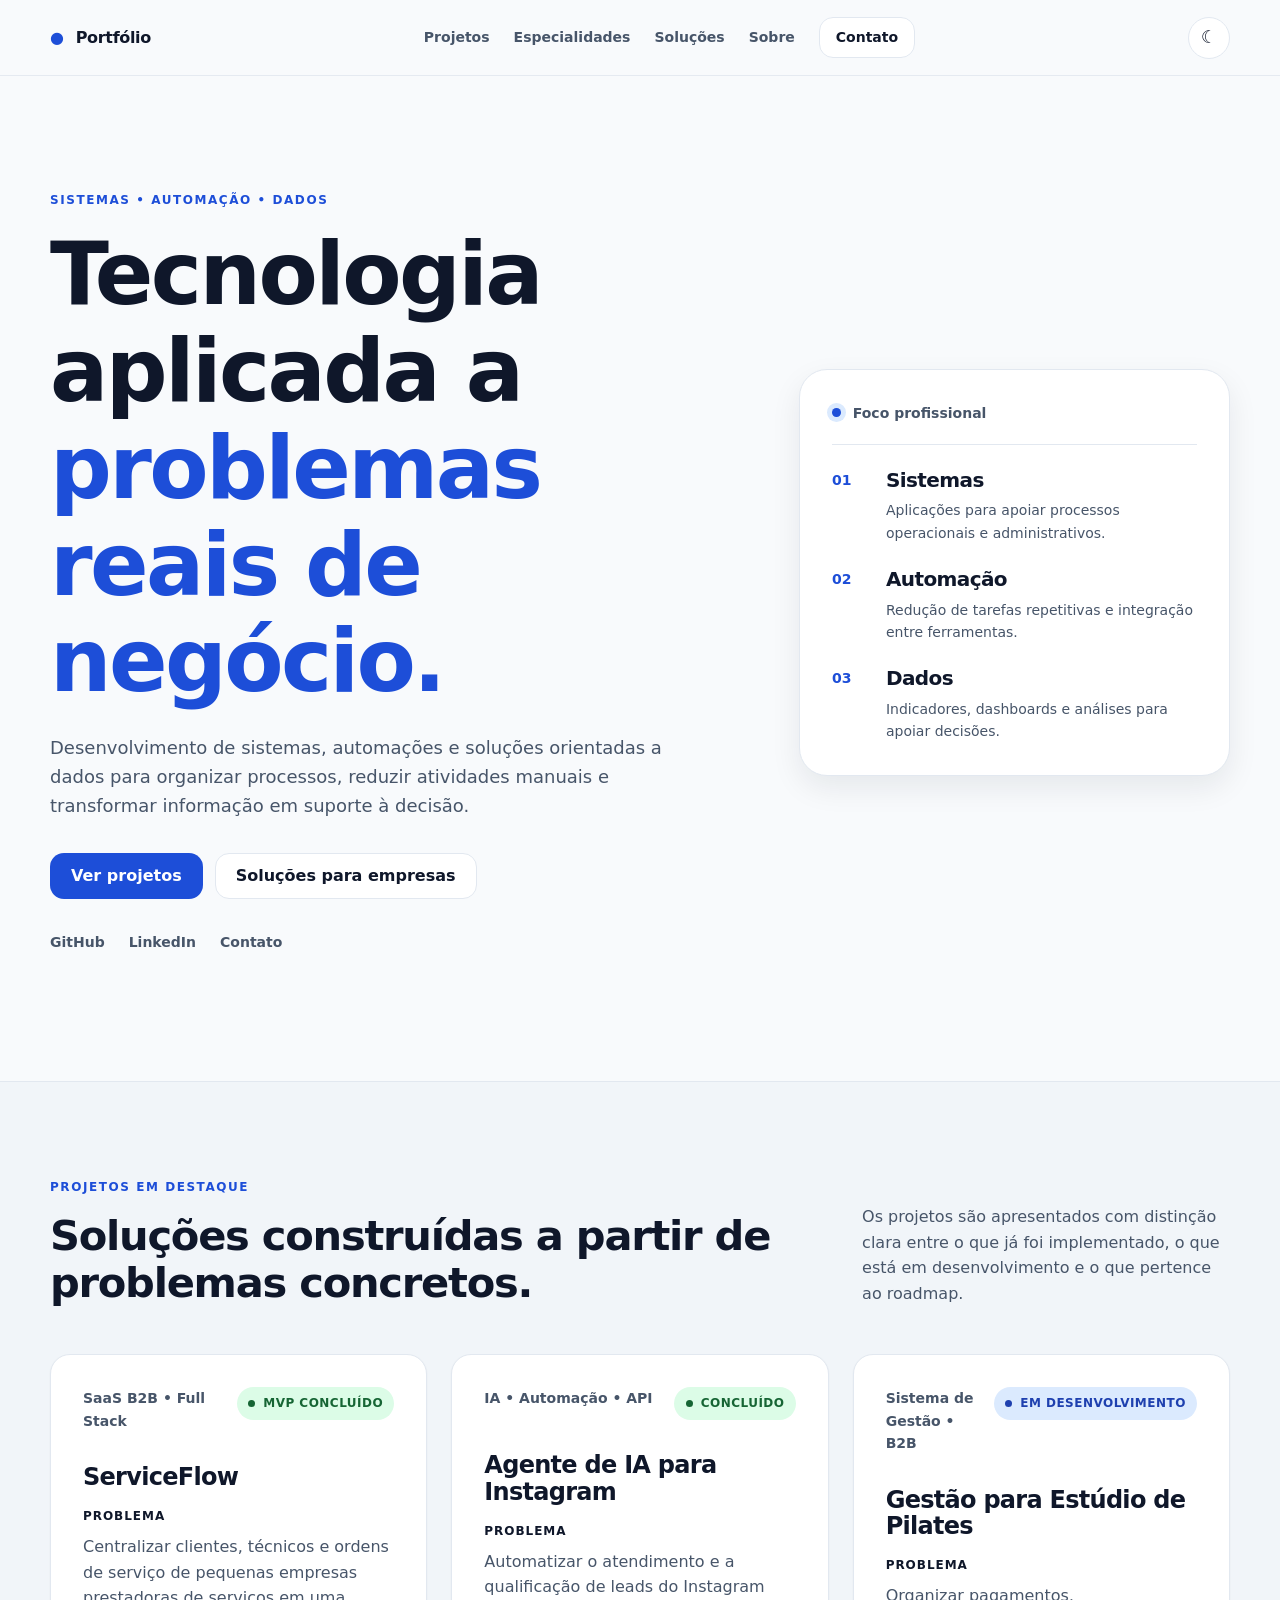
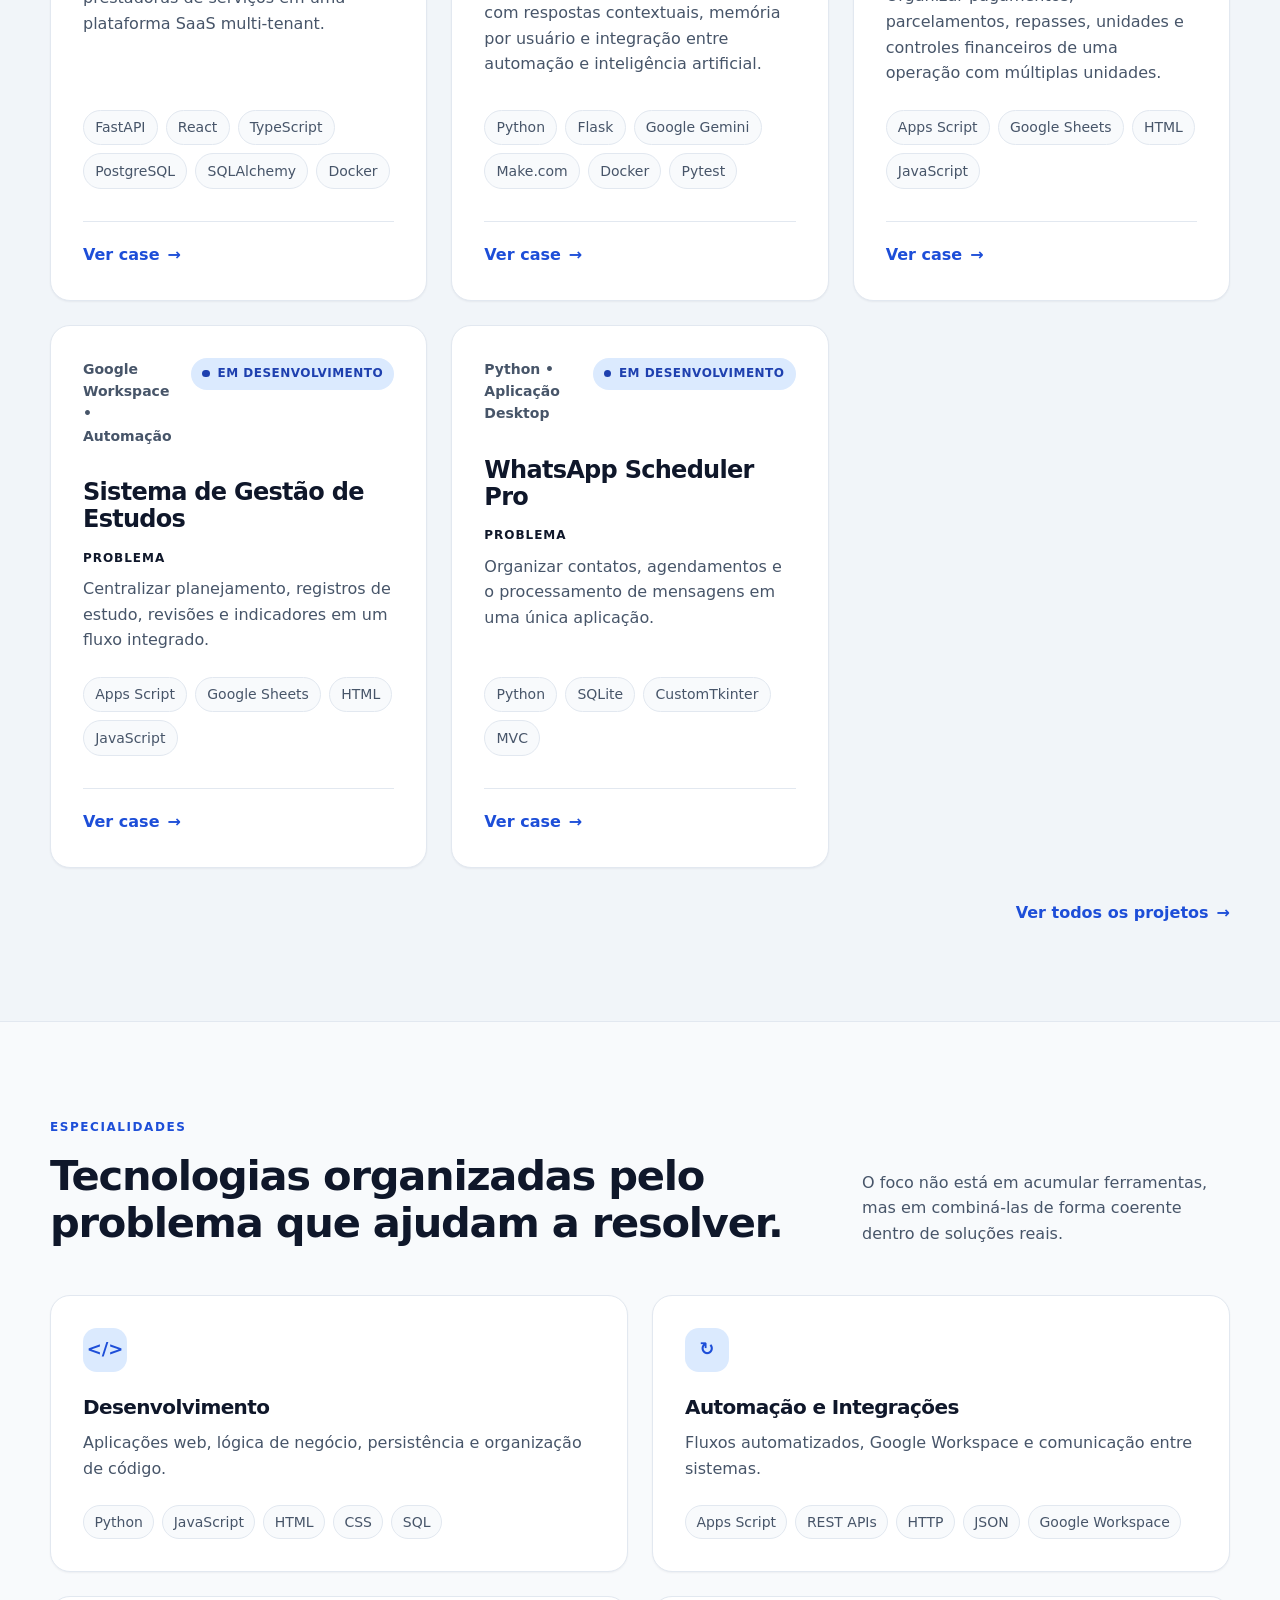
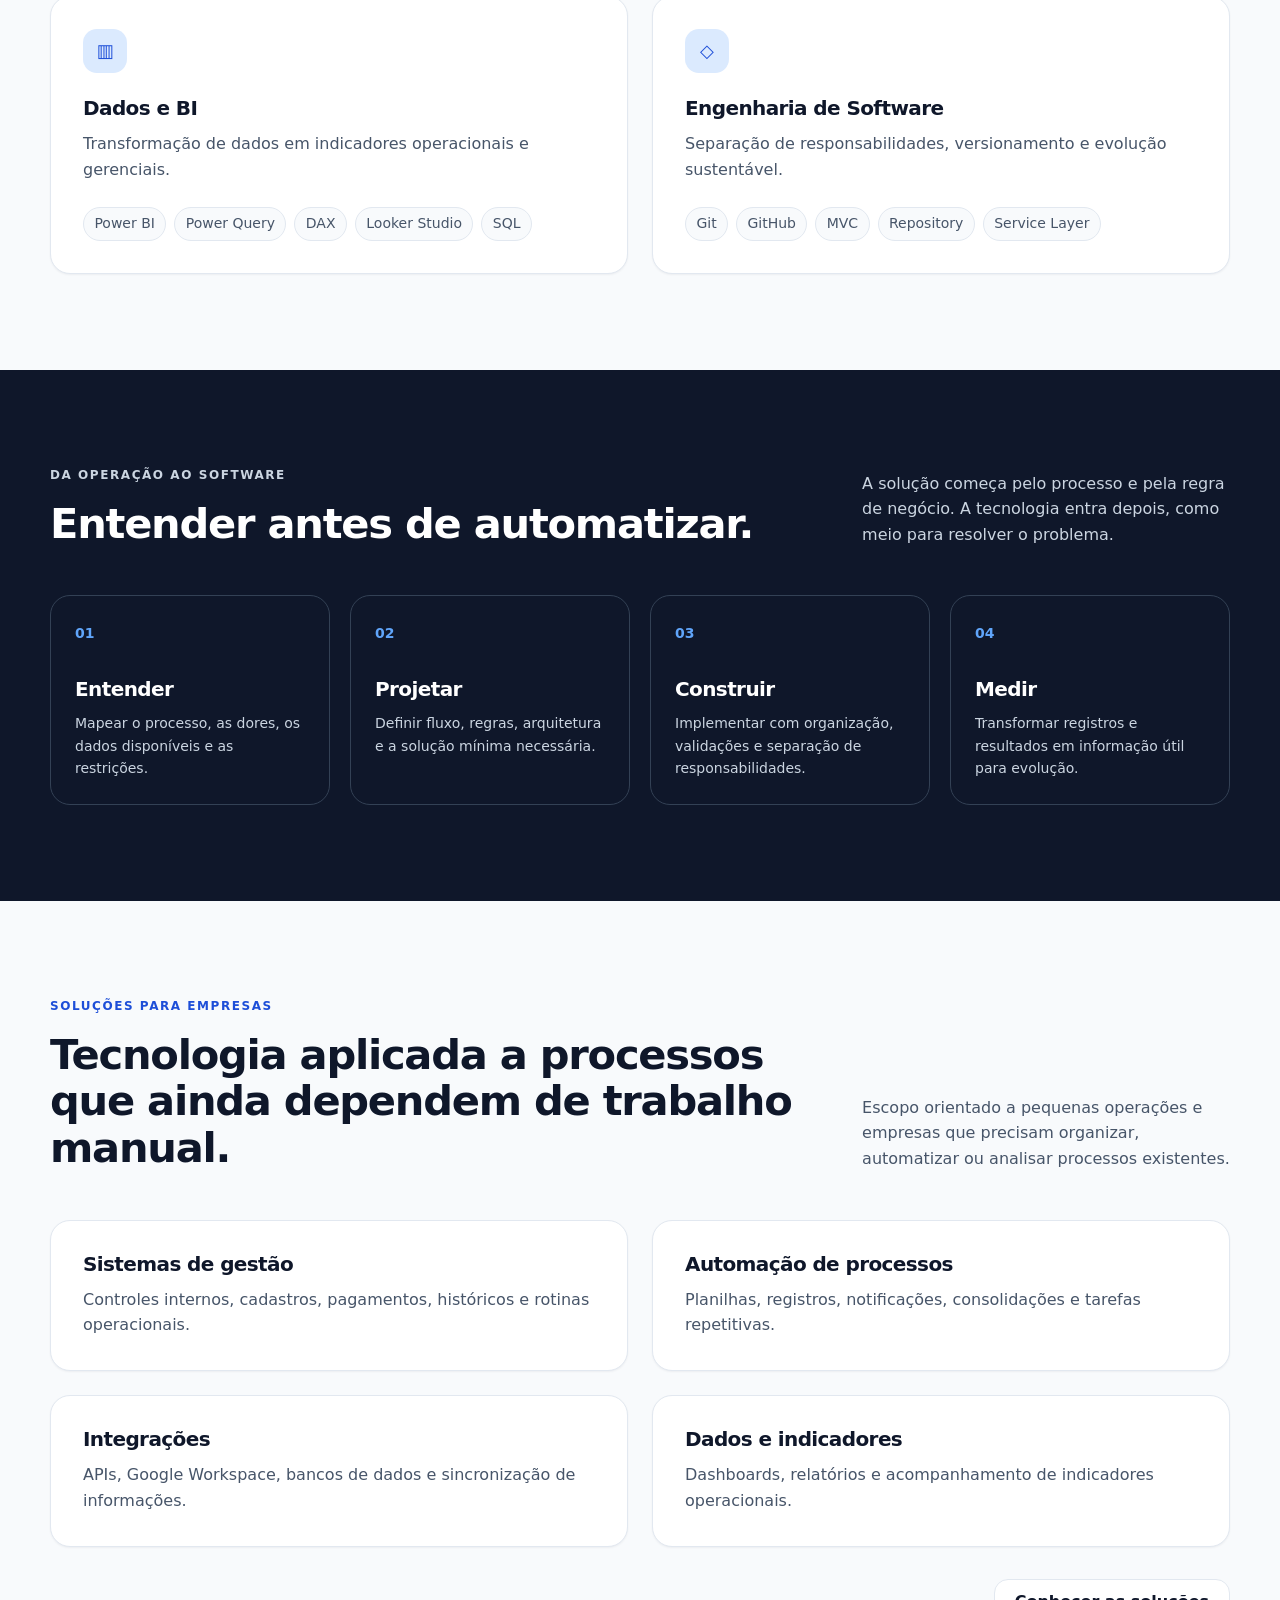
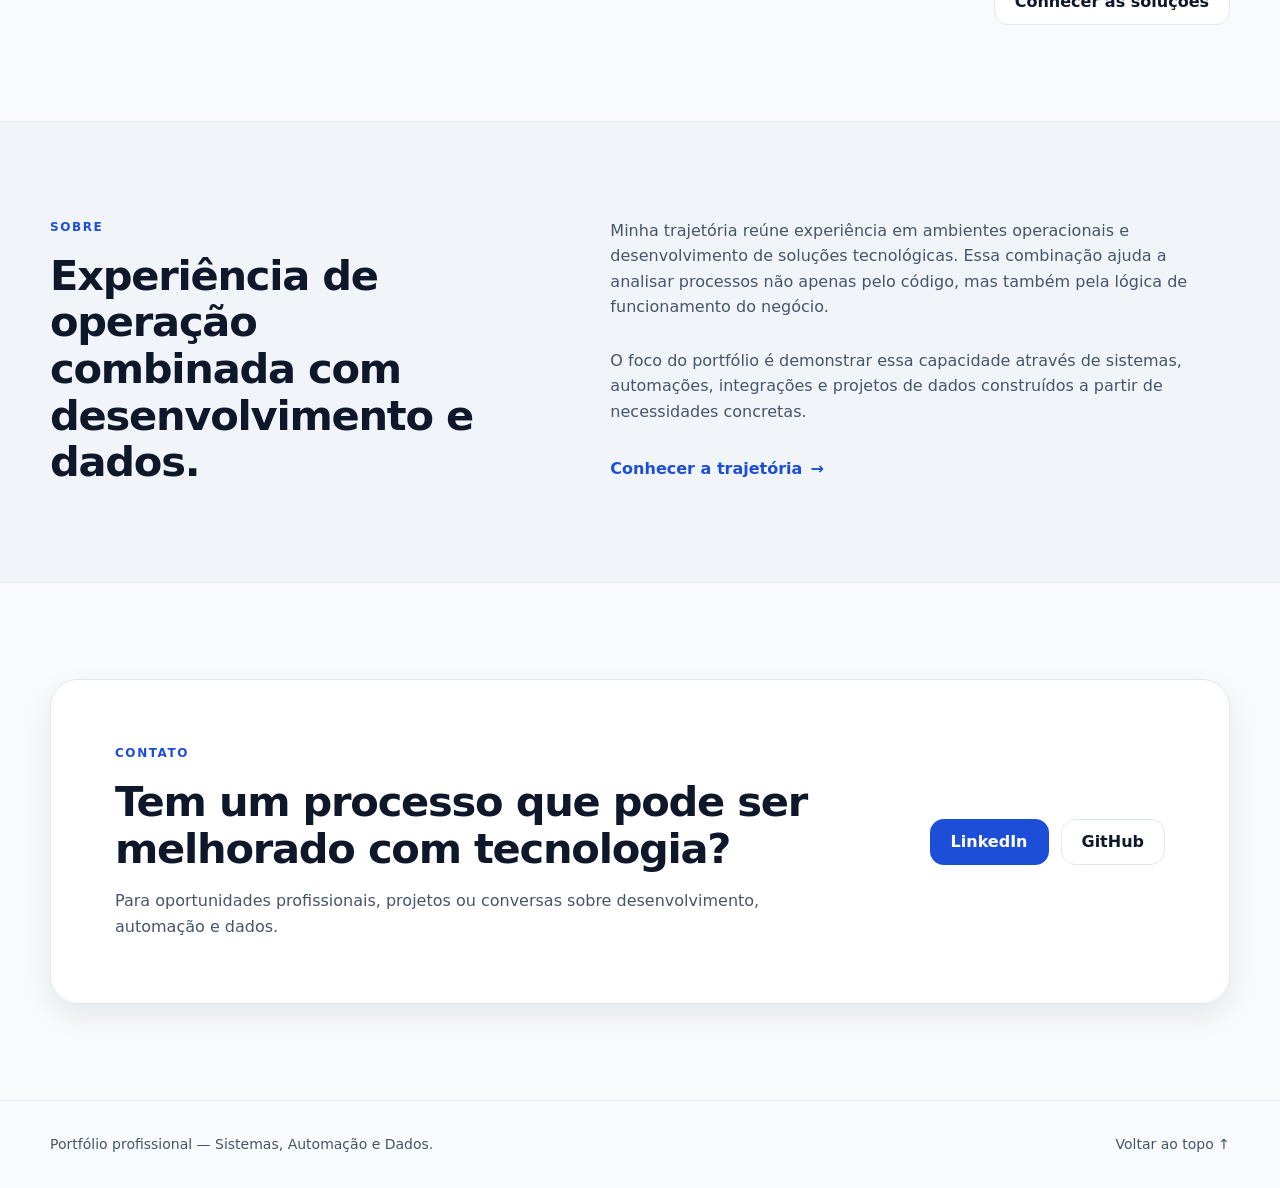
==== index.html @ 1cf6bbea "feat: estrutura inicial do portfolio e cases principais" ====
<!DOCTYPE html>
<html lang="pt-BR">
<head>
  <meta charset="UTF-8">
  <meta name="viewport" content="width=device-width, initial-scale=1.0">
  <meta name="description" content="Portfólio profissional focado em desenvolvimento de sistemas, automação e dados aplicados a problemas reais de negócio.">
  <meta name="theme-color" content="#0f172a">

  <title>Portfólio | Sistemas, Automação e Dados</title>

  <script>
  (() => {
    const savedTheme = localStorage.getItem("portfolio-theme");
    const prefersDark = window.matchMedia("(prefers-color-scheme: dark)").matches;

    const theme = savedTheme || (prefersDark ? "dark" : "light");

    document.documentElement.setAttribute("data-theme", theme);
  })();
  </script>


  <link rel="stylesheet" href="assets/css/variables.css">
  <link rel="stylesheet" href="assets/css/reset.css">
  <link rel="stylesheet" href="assets/css/base.css">
  <link rel="stylesheet" href="assets/css/components.css">
  <link rel="stylesheet" href="assets/css/layout.css">
  <link rel="stylesheet" href="assets/css/responsive.css">
</head>

<body id="topo">
  <a class="skip-link" href="#conteudo-principal">Ir para o conteúdo principal</a>

  <header
    class="site-header"
    id="site-header"
  ></header>

  <main id="conteudo-principal">
    <section class="hero section">
      <div class="container hero-grid">
        <div class="hero-content">
          <p class="eyebrow">Sistemas • Automação • Dados</p>

          <h1>
            Tecnologia aplicada a
            <span>problemas reais de negócio.</span>
          </h1>

          <p class="hero-description">
            Desenvolvimento de sistemas, automações e soluções orientadas a dados
            para organizar processos, reduzir atividades manuais e transformar
            informação em suporte à decisão.
          </p>

          <div class="hero-actions">
            <a 
              class="button button-primary" 
              href="projetos/index.html">Ver projetos
            </a>

            <a
              class="button button-secondary"
              href="solucoes/index.html"
            >
              Soluções para empresas
            </a>
          </div>

          <div class="hero-links" aria-label="Links profissionais">
            <a href="#" data-placeholder-link>GitHub</a>
            <a href="#" data-placeholder-link>LinkedIn</a>
            <a href="#contato">Contato</a>
          </div>
        </div>

        <aside class="hero-panel" aria-label="Resumo de atuação">
          <div class="hero-panel-header">
            <span class="status-dot" aria-hidden="true"></span>
            <span>Foco profissional</span>
          </div>

          <div class="focus-list">
            <article class="focus-item">
              <span class="focus-number">01</span>
              <div>
                <h2>Sistemas</h2>
                <p>Aplicações para apoiar processos operacionais e administrativos.</p>
              </div>
            </article>

            <article class="focus-item">
              <span class="focus-number">02</span>
              <div>
                <h2>Automação</h2>
                <p>Redução de tarefas repetitivas e integração entre ferramentas.</p>
              </div>
            </article>

            <article class="focus-item">
              <span class="focus-number">03</span>
              <div>
                <h2>Dados</h2>
                <p>Indicadores, dashboards e análises para apoiar decisões.</p>
              </div>
            </article>
          </div>
        </aside>
      </div>
    </section>

    <section class="section section-muted" id="projetos">
      <div class="container">
        <div class="section-heading">
          <div>
            <p class="eyebrow">Projetos em destaque</p>
            <h2>Soluções construídas a partir de problemas concretos.</h2>
          </div>

          <p>
            Os projetos são apresentados com distinção clara entre o que já foi
            implementado, o que está em desenvolvimento e o que pertence ao roadmap.
          </p>
        </div>

        <div class="projects-grid" id="projects-grid" aria-live="polite"></div>

        <div class="section-actions">
          <a class="text-link" href="projetos/index.html">
            Ver todos os projetos
            <span aria-hidden="true">→</span>
          </a>
        </div>
      </div>
    </section>

    <section class="section" id="especialidades">
      <div class="container">
        <div class="section-heading">
          <div>
            <p class="eyebrow">Especialidades</p>
            <h2>Tecnologias organizadas pelo problema que ajudam a resolver.</h2>
          </div>

          <p>
            O foco não está em acumular ferramentas, mas em combiná-las de forma
            coerente dentro de soluções reais.
          </p>
        </div>

        <div class="expertise-grid">
          <article class="expertise-card">
            <span class="expertise-icon" aria-hidden="true">&lt;/&gt;</span>
            <h3>Desenvolvimento</h3>
            <p>Aplicações web, lógica de negócio, persistência e organização de código.</p>
            <ul class="tag-list">
              <li>Python</li>
              <li>JavaScript</li>
              <li>HTML</li>
              <li>CSS</li>
              <li>SQL</li>
            </ul>
          </article>

          <article class="expertise-card">
            <span class="expertise-icon" aria-hidden="true">↻</span>
            <h3>Automação e Integrações</h3>
            <p>Fluxos automatizados, Google Workspace e comunicação entre sistemas.</p>
            <ul class="tag-list">
              <li>Apps Script</li>
              <li>REST APIs</li>
              <li>HTTP</li>
              <li>JSON</li>
              <li>Google Workspace</li>
            </ul>
          </article>

          <article class="expertise-card">
            <span class="expertise-icon" aria-hidden="true">▥</span>
            <h3>Dados e BI</h3>
            <p>Transformação de dados em indicadores operacionais e gerenciais.</p>
            <ul class="tag-list">
              <li>Power BI</li>
              <li>Power Query</li>
              <li>DAX</li>
              <li>Looker Studio</li>
              <li>SQL</li>
            </ul>
          </article>

          <article class="expertise-card">
            <span class="expertise-icon" aria-hidden="true">◇</span>
            <h3>Engenharia de Software</h3>
            <p>Separação de responsabilidades, versionamento e evolução sustentável.</p>
            <ul class="tag-list">
              <li>Git</li>
              <li>GitHub</li>
              <li>MVC</li>
              <li>Repository</li>
              <li>Service Layer</li>
            </ul>
          </article>
        </div>
      </div>
    </section>

    <section class="section section-dark" id="processo">
      <div class="container">
        <div class="section-heading section-heading-light">
          <div>
            <p class="eyebrow">Da operação ao software</p>
            <h2>Entender antes de automatizar.</h2>
          </div>

          <p>
            A solução começa pelo processo e pela regra de negócio. A tecnologia
            entra depois, como meio para resolver o problema.
          </p>
        </div>

        <ol class="process-grid">
          <li>
            <span>01</span>
            <h3>Entender</h3>
            <p>Mapear o processo, as dores, os dados disponíveis e as restrições.</p>
          </li>
          <li>
            <span>02</span>
            <h3>Projetar</h3>
            <p>Definir fluxo, regras, arquitetura e a solução mínima necessária.</p>
          </li>
          <li>
            <span>03</span>
            <h3>Construir</h3>
            <p>Implementar com organização, validações e separação de responsabilidades.</p>
          </li>
          <li>
            <span>04</span>
            <h3>Medir</h3>
            <p>Transformar registros e resultados em informação útil para evolução.</p>
          </li>
        </ol>
      </div>
    </section>

    <section class="section" id="solucoes">
      <div class="container">
        <div class="section-heading">
          <div>
            <p class="eyebrow">Soluções para empresas</p>
            <h2>Tecnologia aplicada a processos que ainda dependem de trabalho manual.</h2>
          </div>

          <p>
            Escopo orientado a pequenas operações e empresas que precisam organizar,
            automatizar ou analisar processos existentes.
          </p>
        </div>

        <div class="solutions-grid">
          <article class="solution-card">
            <h3>Sistemas de gestão</h3>
            <p>Controles internos, cadastros, pagamentos, históricos e rotinas operacionais.</p>
          </article>

          <article class="solution-card">
            <h3>Automação de processos</h3>
            <p>Planilhas, registros, notificações, consolidações e tarefas repetitivas.</p>
          </article>

          <article class="solution-card">
            <h3>Integrações</h3>
            <p>APIs, Google Workspace, bancos de dados e sincronização de informações.</p>
          </article>

          <article class="solution-card">
            <h3>Dados e indicadores</h3>
            <p>Dashboards, relatórios e acompanhamento de indicadores operacionais.</p>
          </article>
        </div>

        <div class="section-actions">
          <a class="button button-secondary" href="solucoes/index.html">
            Conhecer as soluções
          </a>
        </div>
      </div>
    </section>

    <section class="section section-muted" id="sobre">
      <div class="container about-grid">
        <div>
          <p class="eyebrow">Sobre</p>
          <h2>Experiência de operação combinada com desenvolvimento e dados.</h2>
        </div>

        <div class="about-content">
          <p>
            Minha trajetória reúne experiência em ambientes operacionais e desenvolvimento
            de soluções tecnológicas. Essa combinação ajuda a analisar processos não apenas
            pelo código, mas também pela lógica de funcionamento do negócio.
          </p>

          <p>
            O foco do portfólio é demonstrar essa capacidade através de sistemas,
            automações, integrações e projetos de dados construídos a partir de necessidades
            concretas.
          </p>

          <a class="text-link" href="sobre/index.html">
            Conhecer a trajetória
            <span aria-hidden="true">→</span>
          </a>
        </div>
      </div>
    </section>

    <section class="section contact-section" id="contato">
      <div class="container contact-card">
        <div>
          <p class="eyebrow">Contato</p>
          <h2>Tem um processo que pode ser melhorado com tecnologia?</h2>
          <p>
            Para oportunidades profissionais, projetos ou conversas sobre desenvolvimento,
            automação e dados.
          </p>
        </div>

        <div class="contact-actions">
          <a class="button button-primary" href="#" data-placeholder-link>LinkedIn</a>
          <a class="button button-secondary" href="#" data-placeholder-link>GitHub</a>
        </div>
      </div>
    </section>
  </main>

  <footer class="site-footer">
    <div class="container footer-inner">
      <p>Portfólio profissional — Sistemas, Automação e Dados.</p>
      <a href="#topo">Voltar ao topo ↑</a>
    </div>
  </footer>

  <script src="assets/js/header.js"></script>
  <script src="assets/js/project-data.js"></script>
  <script src="assets/js/projects.js"></script>
  <script src="assets/js/navigation.js"></script>
  <script src="assets/js/main.js"></script>
</body>
</html>
---- assets/css/variables.css ----
:root {
  --color-background: #f8fafc;
  --color-surface: #ffffff;
  --color-surface-muted: #f1f5f9;
  --color-surface-dark: #0f172a;

  --color-primary: #1d4ed8;
  --color-primary-hover: #1e40af;
  --color-primary-soft: #dbeafe;

  --color-text: #0f172a;
  --color-text-muted: #475569;
  --color-text-light: #cbd5e1;

  --color-border: #e2e8f0;
  --color-border-dark: #334155;

  --color-success: #166534;
  --color-success-soft: #dcfce7;
  --color-progress: #1e40af;
  --color-progress-soft: #dbeafe;
  --color-roadmap: #475569;
  --color-roadmap-soft: #e2e8f0;

  --font-sans: Inter, ui-sans-serif, system-ui, -apple-system, BlinkMacSystemFont, "Segoe UI", sans-serif;

  --text-xs: 0.75rem;
  --text-sm: 0.875rem;
  --text-base: 1rem;
  --text-lg: 1.125rem;
  --text-xl: 1.25rem;
  --text-2xl: 1.5rem;
  --text-3xl: clamp(1.8rem, 4vw, 2.6rem);
  --text-hero: clamp(2.6rem, 7vw, 5.4rem);

  --space-1: 0.25rem;
  --space-2: 0.5rem;
  --space-3: 0.75rem;
  --space-4: 1rem;
  --space-5: 1.25rem;
  --space-6: 1.5rem;
  --space-8: 2rem;
  --space-10: 2.5rem;
  --space-12: 3rem;
  --space-16: 4rem;
  --space-20: 5rem;
  --space-24: 6rem;

  --radius-sm: 0.5rem;
  --radius-md: 0.875rem;
  --radius-lg: 1.25rem;
  --radius-xl: 1.75rem;

  --shadow-sm: 0 1px 2px rgba(15, 23, 42, 0.05);
  --shadow-md: 0 12px 30px rgba(15, 23, 42, 0.08);

  --container: 1180px;
  --header-height: 76px;

  --transition: 180ms ease;
}

[data-theme="dark"] {
  color-scheme: dark;

  --color-background: #0b1120;
  --color-surface: #111827;
  --color-surface-muted: #0f172a;

  --color-primary: #60a5fa;
  --color-primary-hover: #93c5fd;
  --color-primary-soft: rgba(59, 130, 246, 0.14);

  --color-text: #f8fafc;
  --color-text-muted: #94a3b8;
  --color-text-light: #cbd5e1;

  --color-border: #263244;
  --color-border-dark: #334155;

  --color-success: #86efac;
  --color-success-soft: rgba(34, 197, 94, 0.12);

  --color-progress: #93c5fd;
  --color-progress-soft: rgba(59, 130, 246, 0.14);

  --color-roadmap: #cbd5e1;
  --color-roadmap-soft: rgba(148, 163, 184, 0.12);

  --shadow-sm: 0 1px 2px rgba(0, 0, 0, 0.15);
  --shadow-md: 0 18px 40px rgba(0, 0, 0, 0.22);
}
---- assets/css/base.css ----
body {
  min-width: 320px;
  background: var(--color-background);
  color: var(--color-text);
  font-family: var(--font-sans);
  font-size: var(--text-base);
  line-height: 1.6;
  -webkit-font-smoothing: antialiased;
}

body.menu-open {
  overflow: hidden;
}

h1,
h2,
h3 {
  line-height: 1.12;
  letter-spacing: -0.03em;
}

h1 {
  font-size: var(--text-hero);
}

h2 {
  font-size: var(--text-3xl);
}

h3 {
  font-size: var(--text-xl);
}

p {
  color: var(--color-text-muted);
}

a,
button {
  transition:
    color var(--transition),
    background-color var(--transition),
    border-color var(--transition),
    transform var(--transition);
}

a:focus-visible,
button:focus-visible {
  outline: 3px solid rgba(29, 78, 216, 0.35);
  outline-offset: 4px;
}

::selection {
  background: var(--color-primary-soft);
  color: var(--color-text);
}

.skip-link {
  position: fixed;
  top: var(--space-4);
  left: var(--space-4);
  z-index: 999;
  transform: translateY(-200%);
  padding: var(--space-3) var(--space-4);
  border-radius: var(--radius-sm);
  background: var(--color-surface-dark);
  color: white;
}

.skip-link:focus {
  transform: translateY(0);
}
---- assets/css/components.css ----
.button {
  display: inline-flex;
  min-height: 46px;
  align-items: center;
  justify-content: center;
  gap: var(--space-2);
  padding: 0 var(--space-5);
  border: 1px solid transparent;
  border-radius: var(--radius-md);
  font-weight: 700;
}

.button:hover {
  transform: translateY(-1px);
}

.button-primary {
  background: var(--color-primary);
  color: white;
}

.button-primary:hover {
  background: var(--color-primary-hover);
}

.button-secondary {
  border-color: var(--color-border);
  background: var(--color-surface);
  color: var(--color-text);
}

.button-secondary:hover {
  border-color: var(--color-primary);
  background: var(--color-surface-muted);
}

.text-link {
  display: inline-flex;
  align-items: center;
  gap: var(--space-2);
  color: var(--color-primary);
  font-weight: 750;
}

.text-link:hover {
  gap: var(--space-3);
}

.eyebrow {
  margin-bottom: var(--space-4);
  color: var(--color-primary);
  font-size: var(--text-xs);
  font-weight: 850;
  letter-spacing: 0.13em;
  text-transform: uppercase;
}

.project-card,
.expertise-card,
.solution-card {
  border: 1px solid var(--color-border);
  background: var(--color-surface);
  box-shadow: var(--shadow-sm);
}

.project-card {
  display: flex;
  min-height: 420px;
  flex-direction: column;
  padding: var(--space-8);
  border-radius: var(--radius-lg);
}

.project-card:hover {
  border-color: var(--color-primary);
  box-shadow: var(--shadow-md);
  transform: translateY(-3px);
}

.project-card-top {
  display: flex;
  align-items: flex-start;
  justify-content: space-between;
  gap: var(--space-4);
  margin-bottom: var(--space-8);
}

.project-category {
  color: var(--color-text-muted);
  font-size: var(--text-sm);
  font-weight: 700;
}

.project-card h3 {
  margin-bottom: var(--space-4);
  font-size: var(--text-2xl);
}

.project-problem {
  margin-bottom: var(--space-6);
}

.project-label {
  display: block;
  margin-bottom: var(--space-2);
  color: var(--color-text);
  font-size: var(--text-xs);
  font-weight: 850;
  letter-spacing: 0.08em;
  text-transform: uppercase;
}

.project-stack {
  display: flex;
  flex-wrap: wrap;
  gap: var(--space-2);
  margin: auto 0 var(--space-8);
  list-style: none;
}

.project-stack li,
.tag-list li {
  border: 1px solid var(--color-border);
  border-radius: 999px;
  background: var(--color-background);
  color: var(--color-text-muted);
  font-size: var(--text-sm);
}

.project-stack li {
  padding: 0.35rem 0.7rem;
}

.project-footer {
  display: flex;
  align-items: center;
  justify-content: space-between;
  gap: var(--space-4);
  border-top: 1px solid var(--color-border);
  padding-top: var(--space-5);
}

.status-badge {
  display: inline-flex;
  align-items: center;
  gap: var(--space-2);
  padding: 0.42rem 0.7rem;
  border-radius: 999px;
  font-size: var(--text-xs);
  font-weight: 850;
  letter-spacing: 0.04em;
  text-transform: uppercase;
  white-space: nowrap;
}

.status-badge::before {
  width: 0.45rem;
  height: 0.45rem;
  border-radius: 50%;
  content: "";
}

.status-concluido {
  background: var(--color-success-soft);
  color: var(--color-success);
}

.status-concluido::before {
  background: var(--color-success);
}

.status-desenvolvimento {
  background: var(--color-progress-soft);
  color: var(--color-progress);
}

.status-desenvolvimento::before {
  background: var(--color-progress);
}

.status-roadmap {
  background: var(--color-roadmap-soft);
  color: var(--color-roadmap);
}

.status-roadmap::before {
  background: var(--color-roadmap);
}

.expertise-card {
  padding: var(--space-8);
  border-radius: var(--radius-lg);
}

.expertise-icon {
  display: grid;
  width: 44px;
  height: 44px;
  margin-bottom: var(--space-6);
  place-items: center;
  border-radius: var(--radius-md);
  background: var(--color-primary-soft);
  color: var(--color-primary);
  font-size: var(--text-lg);
  font-weight: 900;
}

.expertise-card h3 {
  margin-bottom: var(--space-3);
}

.expertise-card p {
  margin-bottom: var(--space-6);
}

.tag-list {
  display: flex;
  flex-wrap: wrap;
  gap: var(--space-2);
  list-style: none;
}

.tag-list li {
  padding: 0.3rem 0.65rem;
}

.solution-card {
  padding: var(--space-8);
  border-radius: var(--radius-lg);
}

.solution-card h3 {
  margin-bottom: var(--space-3);
}
---- assets/css/layout.css ----
.container {
  width: min(calc(100% - 2rem), var(--container));
  margin-inline: auto;
}

.section {
  padding: var(--space-24) 0;
}

.section-muted {
  border-top: 1px solid var(--color-border);
  border-bottom: 1px solid var(--color-border);
  background: var(--color-surface-muted);
}

.section-dark {
  background: var(--color-surface-dark);
}

.section-heading {
  display: grid;
  grid-template-columns: minmax(0, 1.35fr) minmax(280px, 0.65fr);
  gap: var(--space-12);
  align-items: end;
  margin-bottom: var(--space-12);
}

.section-heading > p {
  max-width: 42rem;
}

.section-heading-light h2 {
  color: white;
}

.section-heading-light p {
  color: var(--color-text-light);
}

.section-actions {
  display: flex;
  justify-content: flex-end;
  margin-top: var(--space-8);
}

.site-header {
  position: sticky;
  top: 0;
  z-index: 100;
  height: var(--header-height);
  border-bottom: 1px solid rgba(226, 232, 240, 0.85);
  background: color-mix(
  in srgb,
  var(--color-background) 92%,
  transparent
  );
  backdrop-filter: blur(14px);
}

.header-inner {
  display: flex;
  height: 100%;
  align-items: center;
  justify-content: space-between;
  gap: var(--space-8);
}

.brand {
  display: inline-flex;
  align-items: center;
  gap: var(--space-3);
  font-weight: 850;
  letter-spacing: -0.02em;
}

.brand-mark {
  color: var(--color-primary);
}

.main-nav {
  display: flex;
  align-items: center;
  gap: var(--space-6);
}

.main-nav a {
  color: var(--color-text-muted);
  font-size: var(--text-sm);
  font-weight: 700;
}

.main-nav a:hover {
  color: var(--color-text);
}

.main-nav .nav-cta {
  padding: var(--space-2) var(--space-4);
  border: 1px solid var(--color-border);
  border-radius: var(--radius-md);
  background: var(--color-surface);
  color: var(--color-text);
}

.main-nav a.is-active {
  color: var(--color-primary);
}
.main-nav a.is-active:not(.nav-cta) {
  position: relative;
}


.main-nav a.is-active:not(.nav-cta)::after {
  position: absolute;

  right: 0;
  bottom: -0.45rem;
  left: 0;

  height: 2px;

  border-radius: 999px;

  background: var(--color-primary);

  content: "";
}

.menu-toggle {
  display: none;
  width: 44px;
  height: 44px;
  cursor: pointer;
  background: transparent;
}

.menu-toggle span {
  display: block;
  width: 22px;
  height: 2px;
  margin: 5px auto;
  background: var(--color-text);
}

.hero {
  padding-top: clamp(4rem, 9vw, 8rem);
  padding-bottom: clamp(5rem, 10vw, 9rem);
  overflow: hidden;
}

.hero-grid {
  display: grid;
  grid-template-columns: minmax(0, 1.2fr) minmax(340px, 0.8fr);
  gap: clamp(3rem, 8vw, 7rem);
  align-items: center;
}

.hero-content {
  max-width: 760px;
}

.hero h1 span {
  display: block;
  color: var(--color-primary);
}

.hero-description {
  max-width: 660px;
  margin-top: var(--space-6);
  font-size: var(--text-lg);
}

.hero-actions {
  display: flex;
  flex-wrap: wrap;
  gap: var(--space-3);
  margin-top: var(--space-8);
}

.hero-links {
  display: flex;
  flex-wrap: wrap;
  gap: var(--space-6);
  margin-top: var(--space-8);
}

.hero-links a {
  color: var(--color-text-muted);
  font-size: var(--text-sm);
  font-weight: 700;
}

.hero-links a:hover {
  color: var(--color-primary);
}

.hero-panel {
  padding: var(--space-8);
  border: 1px solid var(--color-border);
  border-radius: var(--radius-xl);
  background: var(--color-surface);
  box-shadow: var(--shadow-md);
}

.hero-panel-header {
  display: flex;
  align-items: center;
  gap: var(--space-3);
  padding-bottom: var(--space-5);
  border-bottom: 1px solid var(--color-border);
  color: var(--color-text-muted);
  font-size: var(--text-sm);
  font-weight: 750;
}

.status-dot {
  width: 0.55rem;
  height: 0.55rem;
  border-radius: 50%;
  background: var(--color-primary);
  box-shadow: 0 0 0 5px var(--color-primary-soft);
}

.focus-list {
  display: grid;
  gap: var(--space-6);
  margin-top: var(--space-6);
}

.focus-item {
  display: grid;
  grid-template-columns: 38px 1fr;
  gap: var(--space-4);
}

.focus-number {
  color: var(--color-primary);
  font-size: var(--text-sm);
  font-weight: 850;
}

.focus-item h2 {
  margin-bottom: var(--space-2);
  font-size: var(--text-xl);
}

.focus-item p {
  font-size: var(--text-sm);
}

.projects-grid {
  display: grid;
  grid-template-columns: repeat(3, minmax(0, 1fr));
  gap: var(--space-6);
}

.expertise-grid,
.solutions-grid {
  display: grid;
  grid-template-columns: repeat(2, minmax(0, 1fr));
  gap: var(--space-6);
}

.process-grid {
  display: grid;
  grid-template-columns: repeat(4, minmax(0, 1fr));
  gap: var(--space-5);
  list-style: none;
}

.process-grid li {
  padding: var(--space-6);
  border: 1px solid var(--color-border-dark);
  border-radius: var(--radius-lg);
}

.process-grid li > span {
  color: #60a5fa;
  font-size: var(--text-sm);
  font-weight: 850;
}

.process-grid h3 {
  margin: var(--space-8) 0 var(--space-3);
  color: white;
}

.process-grid p {
  color: var(--color-text-light);
  font-size: var(--text-sm);
}

.about-grid {
  display: grid;
  grid-template-columns: minmax(0, 0.85fr) minmax(0, 1.15fr);
  gap: clamp(3rem, 8vw, 7rem);
}

.about-content {
  display: grid;
  gap: var(--space-5);
  max-width: 720px;
}

.contact-card {
  display: flex;
  align-items: center;
  justify-content: space-between;
  gap: var(--space-12);
  padding: clamp(2rem, 6vw, 4rem);
  border: 1px solid var(--color-border);
  border-radius: var(--radius-xl);
  background: var(--color-surface);
  box-shadow: var(--shadow-md);
}

.contact-card h2 {
  max-width: 760px;
  margin-bottom: var(--space-4);
}

.contact-card p {
  max-width: 680px;
}

.contact-actions {
  display: flex;
  flex-shrink: 0;
  gap: var(--space-3);
}

.site-footer {
  padding: var(--space-8) 0;
  border-top: 1px solid var(--color-border);
}

.footer-inner {
  display: flex;
  align-items: center;
  justify-content: space-between;
  gap: var(--space-6);
}

.footer-inner p,
.footer-inner a {
  color: var(--color-text-muted);
  font-size: var(--text-sm);
}

.header-actions {
  display: flex;
  align-items: center;
  gap: var(--space-3);
}

.theme-toggle {
  position: relative;

  display: grid;
  width: 42px;
  height: 42px;

  place-items: center;

  border: 1px solid var(--color-border);
  border-radius: 50%;

  background: var(--color-surface);
  color: var(--color-text);

  cursor: pointer;
}

.theme-toggle:hover {
  border-color: var(--color-primary);
  color: var(--color-primary);
  transform: translateY(-1px);
}

.theme-icon {
  position: absolute;
  font-size: 1.1rem;

  transition:
    opacity var(--transition),
    transform var(--transition);
}

.theme-icon-sun {
  opacity: 0;
  transform: rotate(-45deg) scale(0.6);
}

.theme-icon-moon {
  opacity: 1;
  transform: rotate(0) scale(1);
}

[data-theme="dark"] .theme-icon-sun {
  opacity: 1;
  transform: rotate(0) scale(1);
}

[data-theme="dark"] .theme-icon-moon {
  opacity: 0;
  transform: rotate(45deg) scale(0.6);
}

.header-actions {
  display: flex;
  align-items: center;
  gap: var(--space-3);
}

.theme-toggle {
  position: relative;

  display: grid;
  width: 42px;
  height: 42px;

  place-items: center;

  border: 1px solid var(--color-border);
  border-radius: 50%;

  background: var(--color-surface);
  color: var(--color-text);

  cursor: pointer;
}

.theme-toggle:hover {
  border-color: var(--color-primary);
  color: var(--color-primary);
  transform: translateY(-1px);
}

.theme-icon {
  position: absolute;
  font-size: 1.1rem;

  transition:
    opacity var(--transition),
    transform var(--transition);
}

.theme-icon-sun {
  opacity: 0;
  transform: rotate(-45deg) scale(0.6);
}

.theme-icon-moon {
  opacity: 1;
  transform: rotate(0) scale(1);
}

[data-theme="dark"] .theme-icon-sun {
  opacity: 1;
  transform: rotate(0) scale(1);
}

[data-theme="dark"] .theme-icon-moon {
  opacity: 0;
  transform: rotate(45deg) scale(0.6);
}
---- assets/css/responsive.css ----
@media (max-width: 980px) {
  .hero-grid,
  .section-heading,
  .about-grid {
    grid-template-columns: 1fr;
  }

  .hero-panel {
    max-width: 700px;
  }

  .projects-grid {
    grid-template-columns: repeat(2, minmax(0, 1fr));
  }

  .process-grid {
    grid-template-columns: repeat(2, minmax(0, 1fr));
  }

  .section-heading {
    gap: var(--space-6);
  }

  .contact-card {
    align-items: flex-start;
    flex-direction: column;
  }
}

@media (max-width: 760px) {
  :root {
    --header-height: 68px;
  }

  .section {
    padding: var(--space-16) 0;
  }

  .menu-toggle {
    display: block;
  }

  .main-nav {
    position: fixed;
    top: var(--header-height);
    right: 0;
    left: 0;
    display: none;
    padding: var(--space-6) 1rem var(--space-8);
    border-bottom: 1px solid var(--color-border);
    background: var(--color-background);
    box-shadow: var(--shadow-md);
  }

  .main-nav.is-open {
    display: grid;
    gap: var(--space-2);
  }

  .main-nav a {
    padding: var(--space-3);
    border-radius: var(--radius-sm);
  }

  .main-nav .nav-cta {
    margin-top: var(--space-2);
    text-align: center;
  }

  .hero {
    padding-top: var(--space-16);
  }

  .hero-grid {
    gap: var(--space-12);
  }

  .hero-panel {
    padding: var(--space-6);
  }

  .projects-grid,
  .expertise-grid,
  .solutions-grid,
  .process-grid {
    grid-template-columns: 1fr;
  }

  .project-card {
    min-height: auto;
  }

  .project-footer {
    align-items: flex-start;
    flex-direction: column;
  }

  .contact-actions {
    width: 100%;
    flex-direction: column;
  }

  .contact-actions .button {
    width: 100%;
  }

  .footer-inner {
    align-items: flex-start;
    flex-direction: column;
  }
}

@media (max-width: 520px) {
  .container {
    width: min(calc(100% - 1.25rem), var(--container));
  }

  .hero-actions {
    flex-direction: column;
  }

  .hero-actions .button {
    width: 100%;
  }

  .hero-links {
    gap: var(--space-4);
  }

  .project-card,
  .expertise-card,
  .solution-card {
    padding: var(--space-6);
  }
}

@media (prefers-reduced-motion: reduce) {
  *,
  *::before,
  *::after {
    scroll-behavior: auto !important;
    transition-duration: 0.01ms !important;
    animation-duration: 0.01ms !important;
    animation-iteration-count: 1 !important;
  }
}
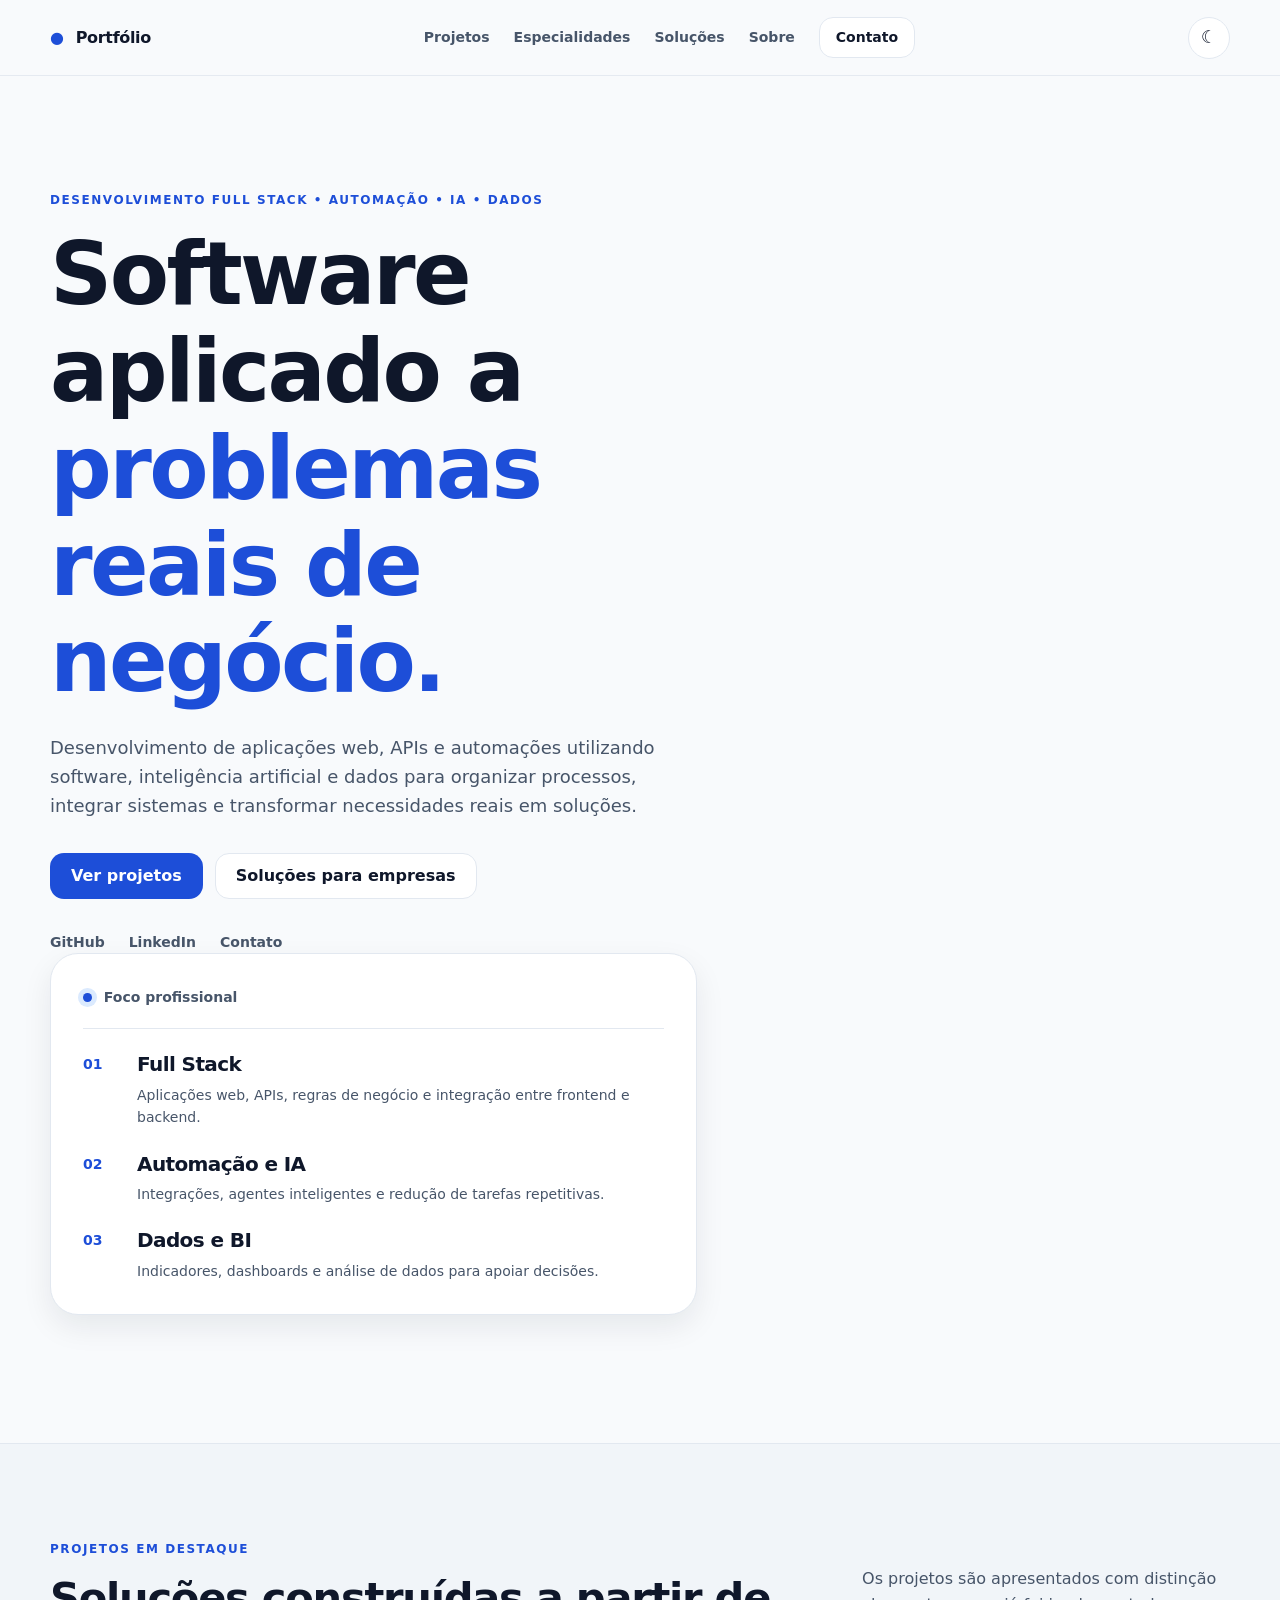
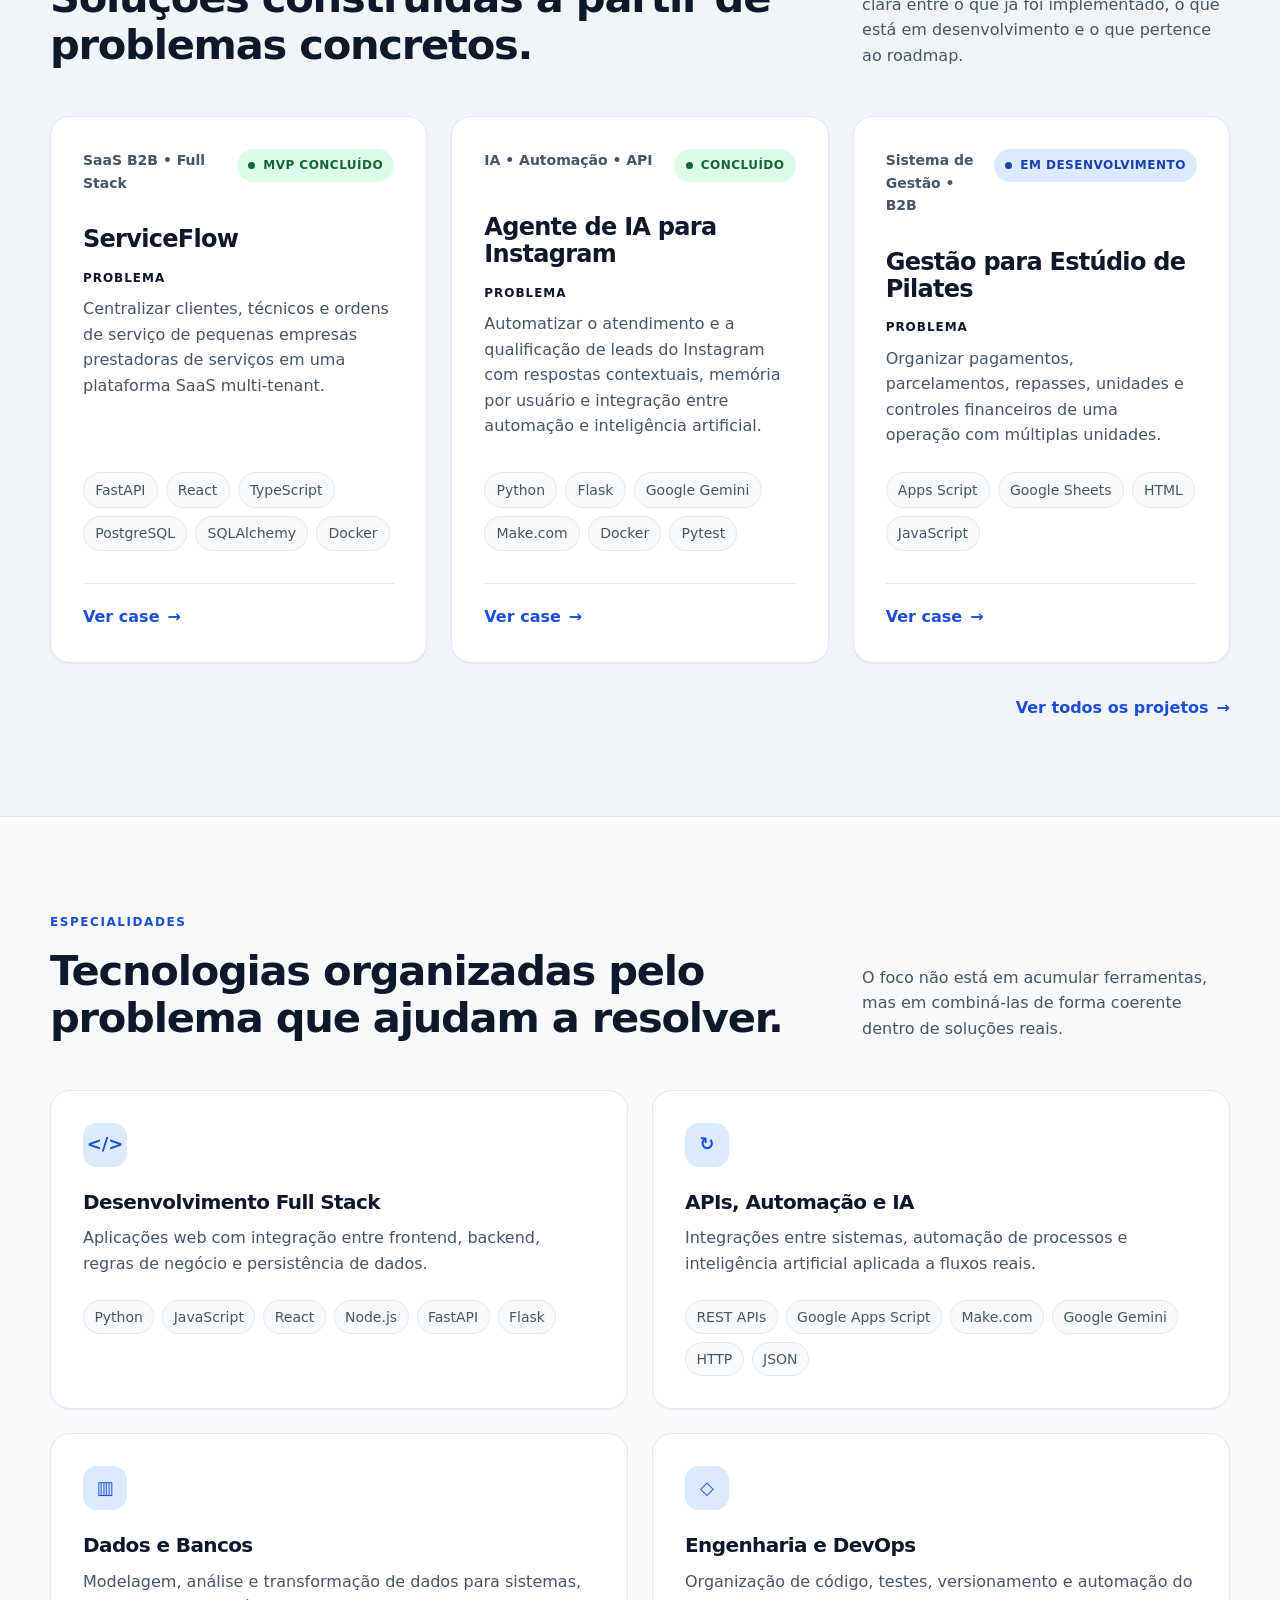
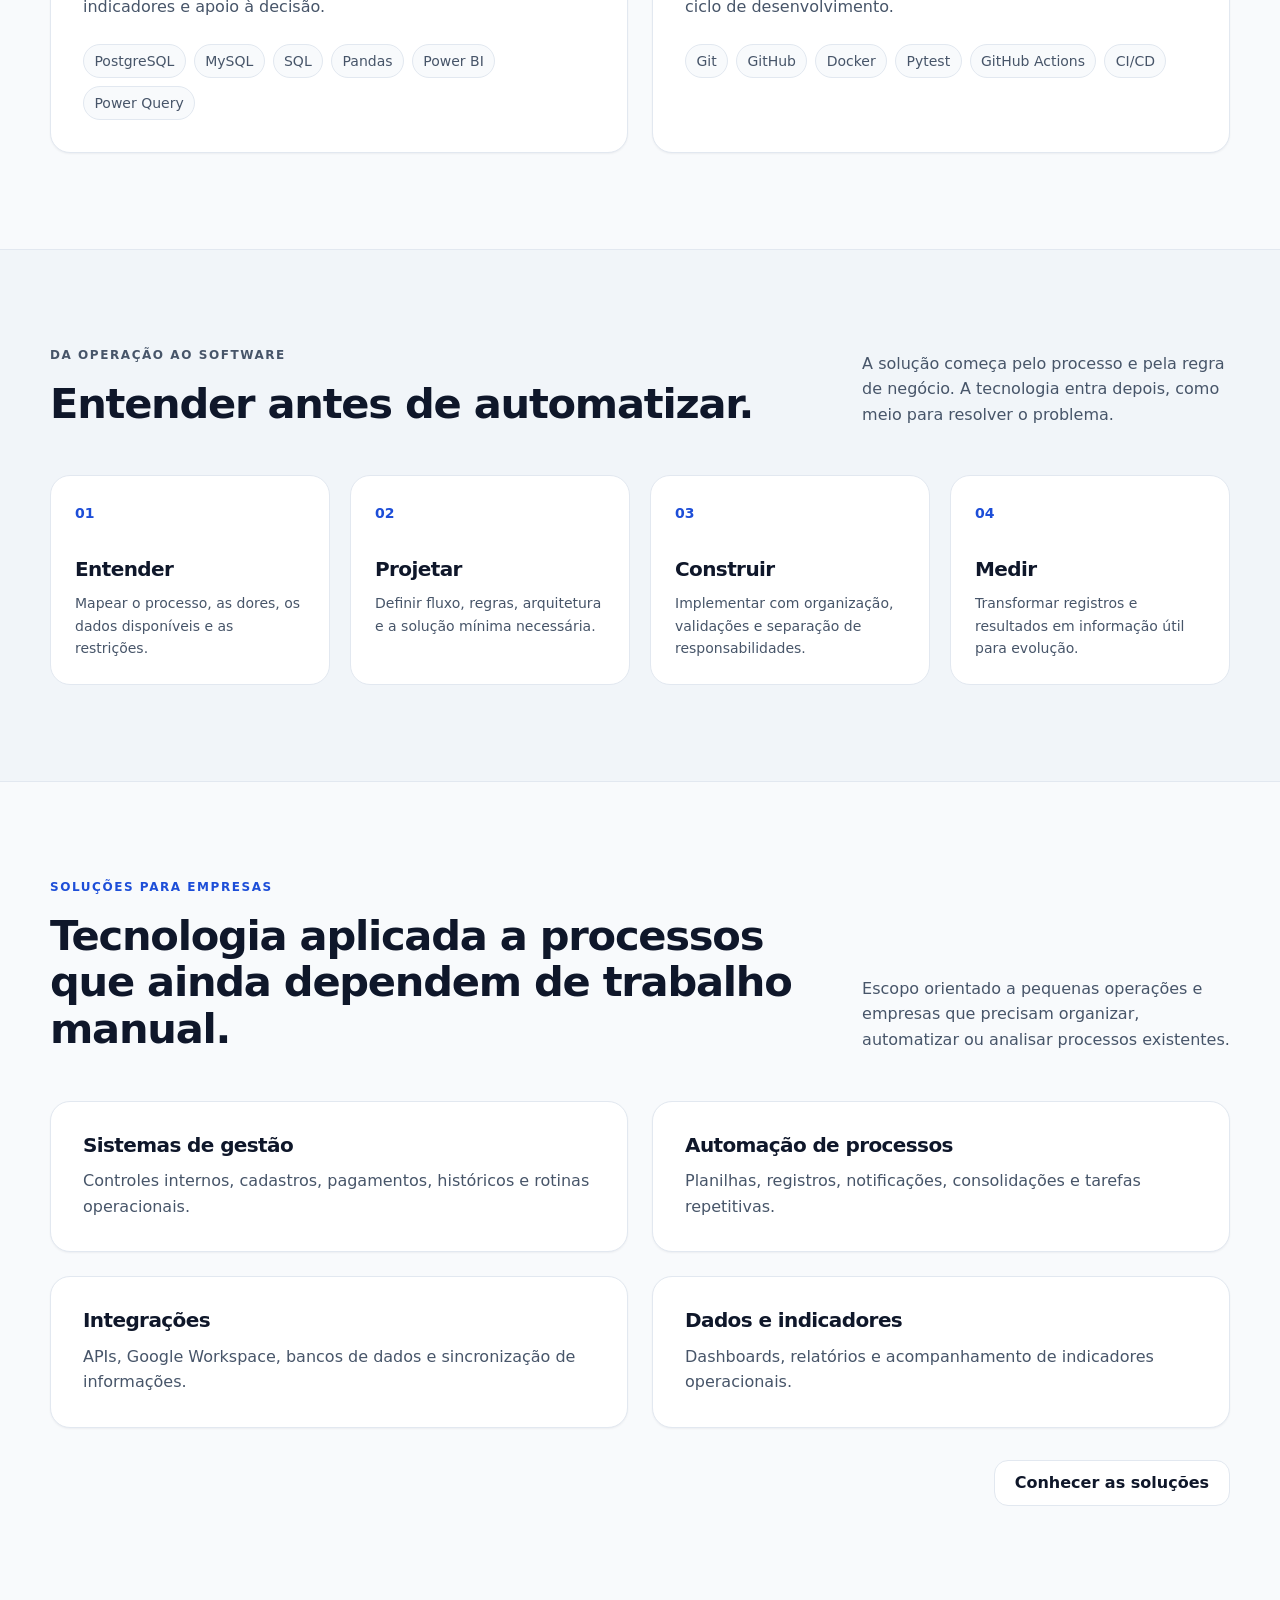
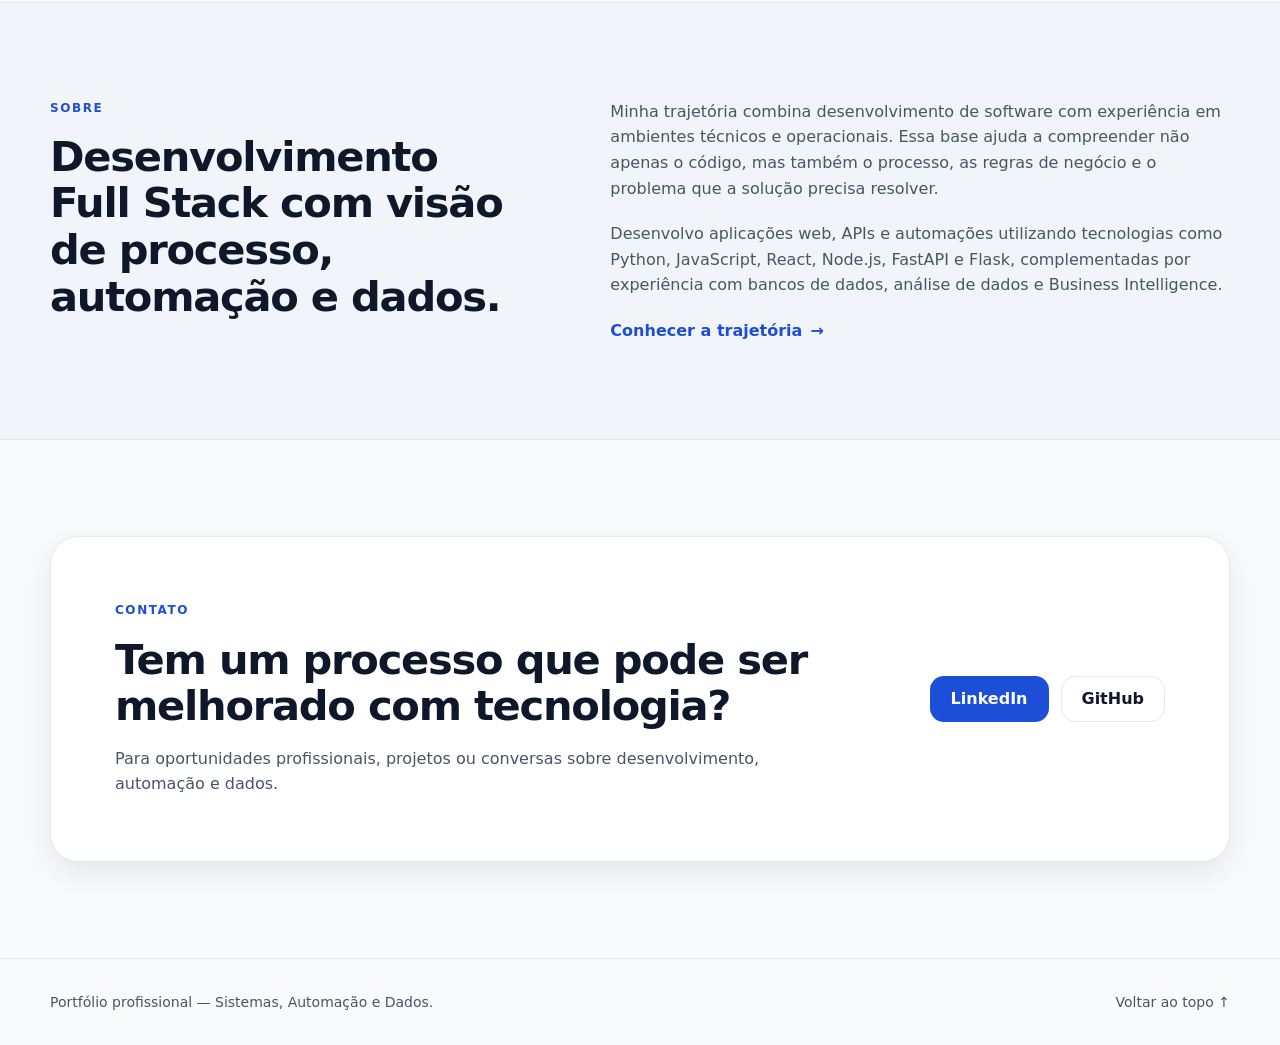
==== commit 91c3f3b7: "feat: atualiza home sobre e solucoes do portfolio" ====
--- a/index.html
+++ b/index.html
@@ -3,10 +3,10 @@
 <head>
   <meta charset="UTF-8">
   <meta name="viewport" content="width=device-width, initial-scale=1.0">
-  <meta name="description" content="Portfólio profissional focado em desenvolvimento de sistemas, automação e dados aplicados a problemas reais de negócio.">
+  <meta name="description" content="Portfólio de Desenvolvedor Full Stack com projetos em Python, JavaScript, React, APIs, automação, inteligência artificial e dados aplicados a problemas reais.">
   <meta name="theme-color" content="#0f172a">
 
-  <title>Portfólio | Sistemas, Automação e Dados</title>
+  <title>Portfólio | Desenvolvedor Full Stack, Automação e IA</title>
 
   <script>
   (() => {
@@ -40,17 +40,19 @@
     <section class="hero section">
       <div class="container hero-grid">
         <div class="hero-content">
-          <p class="eyebrow">Sistemas • Automação • Dados</p>
+          <p class="eyebrow">
+            Desenvolvimento Full Stack • Automação • IA • Dados
+          </p>
 
           <h1>
-            Tecnologia aplicada a
+            Software aplicado a
             <span>problemas reais de negócio.</span>
           </h1>
 
           <p class="hero-description">
-            Desenvolvimento de sistemas, automações e soluções orientadas a dados
-            para organizar processos, reduzir atividades manuais e transformar
-            informação em suporte à decisão.
+            Desenvolvimento de aplicações web, APIs e automações utilizando
+            software, inteligência artificial e dados para organizar processos,
+            integrar sistemas e transformar necessidades reais em soluções.
           </p>
 
           <div class="hero-actions">
@@ -68,11 +70,28 @@
           </div>
 
           <div class="hero-links" aria-label="Links profissionais">
-            <a href="#" data-placeholder-link>GitHub</a>
-            <a href="#" data-placeholder-link>LinkedIn</a>
-            <a href="#contato">Contato</a>
-          </div>
-        </div>
+
+            <a
+              href="https://github.com/Ibjunior01"
+              target="_blank"
+              rel="noopener noreferrer"
+            >
+              GitHub
+            </a>
+
+            <a
+              href="https://linkedin.com/in/ibermonjunior"
+              target="_blank"
+              rel="noopener noreferrer"
+            >
+              LinkedIn
+            </a>
+
+            <a href="#contato">
+              Contato
+            </a>
+
+          </div>
 
         <aside class="hero-panel" aria-label="Resumo de atuação">
           <div class="hero-panel-header">
@@ -82,27 +101,47 @@
 
           <div class="focus-list">
             <article class="focus-item">
+
               <span class="focus-number">01</span>
+
               <div>
-                <h2>Sistemas</h2>
-                <p>Aplicações para apoiar processos operacionais e administrativos.</p>
+                <h2>Full Stack</h2>
+                <p>
+                  Aplicações web, APIs, regras de negócio
+                  e integração entre frontend e backend.
+                </p>
               </div>
+
             </article>
 
+
             <article class="focus-item">
+
               <span class="focus-number">02</span>
+
               <div>
-                <h2>Automação</h2>
-                <p>Redução de tarefas repetitivas e integração entre ferramentas.</p>
+                <h2>Automação e IA</h2>
+                <p>
+                  Integrações, agentes inteligentes
+                  e redução de tarefas repetitivas.
+                </p>
               </div>
+
             </article>
 
+
             <article class="focus-item">
+
               <span class="focus-number">03</span>
+
               <div>
-                <h2>Dados</h2>
-                <p>Indicadores, dashboards e análises para apoiar decisões.</p>
+                <h2>Dados e BI</h2>
+                <p>
+                  Indicadores, dashboards e análise
+                  de dados para apoiar decisões.
+                </p>
               </div>
+
             </article>
           </div>
         </aside>
@@ -149,58 +188,100 @@
         </div>
 
         <div class="expertise-grid">
+
           <article class="expertise-card">
+
             <span class="expertise-icon" aria-hidden="true">&lt;/&gt;</span>
-            <h3>Desenvolvimento</h3>
-            <p>Aplicações web, lógica de negócio, persistência e organização de código.</p>
+
+            <h3>Desenvolvimento Full Stack</h3>
+
+            <p>
+              Aplicações web com integração entre frontend,
+              backend, regras de negócio e persistência de dados.
+            </p>
+
             <ul class="tag-list">
               <li>Python</li>
               <li>JavaScript</li>
-              <li>HTML</li>
-              <li>CSS</li>
-              <li>SQL</li>
+              <li>React</li>
+              <li>Node.js</li>
+              <li>FastAPI</li>
+              <li>Flask</li>
             </ul>
-          </article>
+
+          </article>
+
 
           <article class="expertise-card">
+
             <span class="expertise-icon" aria-hidden="true">↻</span>
-            <h3>Automação e Integrações</h3>
-            <p>Fluxos automatizados, Google Workspace e comunicação entre sistemas.</p>
+
+            <h3>APIs, Automação e IA</h3>
+
+            <p>
+              Integrações entre sistemas, automação de processos
+              e inteligência artificial aplicada a fluxos reais.
+            </p>
+
             <ul class="tag-list">
-              <li>Apps Script</li>
               <li>REST APIs</li>
+              <li>Google Apps Script</li>
+              <li>Make.com</li>
+              <li>Google Gemini</li>
               <li>HTTP</li>
               <li>JSON</li>
-              <li>Google Workspace</li>
             </ul>
-          </article>
+
+          </article>
+
 
           <article class="expertise-card">
+
             <span class="expertise-icon" aria-hidden="true">▥</span>
-            <h3>Dados e BI</h3>
-            <p>Transformação de dados em indicadores operacionais e gerenciais.</p>
+
+            <h3>Dados e Bancos</h3>
+
+            <p>
+              Modelagem, análise e transformação de dados
+              para sistemas, indicadores e apoio à decisão.
+            </p>
+
             <ul class="tag-list">
+              <li>PostgreSQL</li>
+              <li>MySQL</li>
+              <li>SQL</li>
+              <li>Pandas</li>
               <li>Power BI</li>
               <li>Power Query</li>
-              <li>DAX</li>
-              <li>Looker Studio</li>
-              <li>SQL</li>
             </ul>
-          </article>
+
+          </article>
+
 
           <article class="expertise-card">
+
             <span class="expertise-icon" aria-hidden="true">◇</span>
-            <h3>Engenharia de Software</h3>
-            <p>Separação de responsabilidades, versionamento e evolução sustentável.</p>
+
+            <h3>Engenharia e DevOps</h3>
+
+            <p>
+              Organização de código, testes, versionamento
+              e automação do ciclo de desenvolvimento.
+            </p>
+
             <ul class="tag-list">
               <li>Git</li>
               <li>GitHub</li>
-              <li>MVC</li>
-              <li>Repository</li>
-              <li>Service Layer</li>
+              <li>Docker</li>
+              <li>Pytest</li>
+              <li>GitHub Actions</li>
+              <li>CI/CD</li>
             </ul>
-          </article>
-        </div>
+
+          </article>
+
+        </div>
+
       </div>
     </section>
 
@@ -288,31 +369,52 @@
     </section>
 
     <section class="section section-muted" id="sobre">
+
       <div class="container about-grid">
+
         <div>
-          <p class="eyebrow">Sobre</p>
-          <h2>Experiência de operação combinada com desenvolvimento e dados.</h2>
-        </div>
+
+          <p class="eyebrow">
+            Sobre
+          </p>
+
+          <h2>
+            Desenvolvimento Full Stack com visão de processo,
+            automação e dados.
+          </h2>
+
+        </div>
+
 
         <div class="about-content">
-          <p>
-            Minha trajetória reúne experiência em ambientes operacionais e desenvolvimento
-            de soluções tecnológicas. Essa combinação ajuda a analisar processos não apenas
-            pelo código, mas também pela lógica de funcionamento do negócio.
-          </p>
-
-          <p>
-            O foco do portfólio é demonstrar essa capacidade através de sistemas,
-            automações, integrações e projetos de dados construídos a partir de necessidades
-            concretas.
-          </p>
-
-          <a class="text-link" href="sobre/index.html">
+
+          <p>
+            Minha trajetória combina desenvolvimento de software
+            com experiência em ambientes técnicos e operacionais.
+            Essa base ajuda a compreender não apenas o código,
+            mas também o processo, as regras de negócio e o problema
+            que a solução precisa resolver.
+          </p>
+
+          <p>
+            Desenvolvo aplicações web, APIs e automações utilizando
+            tecnologias como Python, JavaScript, React, Node.js,
+            FastAPI e Flask, complementadas por experiência com
+            bancos de dados, análise de dados e Business Intelligence.
+          </p>
+
+          <a
+            class="text-link"
+            href="sobre/index.html"
+          >
             Conhecer a trajetória
             <span aria-hidden="true">→</span>
           </a>
-        </div>
-      </div>
+
+        </div>
+
+      </div>
+
     </section>
 
     <section class="section contact-section" id="contato">
@@ -327,8 +429,25 @@
         </div>
 
         <div class="contact-actions">
-          <a class="button button-primary" href="#" data-placeholder-link>LinkedIn</a>
-          <a class="button button-secondary" href="#" data-placeholder-link>GitHub</a>
+
+          <a
+            class="button button-primary"
+            href="https://linkedin.com/in/ibermonjunior"
+            target="_blank"
+            rel="noopener noreferrer"
+          >
+            LinkedIn
+          </a>
+
+          <a
+            class="button button-secondary"
+            href="https://github.com/Ibjunior01"
+            target="_blank"
+            rel="noopener noreferrer"
+          >
+            GitHub
+          </a>
+
         </div>
       </div>
     </section>
--- a/assets/css/layout.css
+++ b/assets/css/layout.css
@@ -289,6 +289,41 @@
   font-size: var(--text-sm);
 }
 
+/* ========================================
+   SEÇÃO DE DESTAQUE — TEMA CLARO
+======================================== */
+
+[data-theme="light"] .section-dark {
+  border-top: 1px solid var(--color-border);
+  border-bottom: 1px solid var(--color-border);
+  background: var(--color-surface-muted);
+}
+
+[data-theme="light"] .section-heading-light h2 {
+  color: var(--color-text);
+}
+
+[data-theme="light"] .section-heading-light p {
+  color: var(--color-text-muted);
+}
+
+[data-theme="light"] .process-grid li {
+  border-color: var(--color-border);
+  background: var(--color-surface);
+}
+
+[data-theme="light"] .process-grid li > span {
+  color: var(--color-primary);
+}
+
+[data-theme="light"] .process-grid h3 {
+  color: var(--color-text);
+}
+
+[data-theme="light"] .process-grid p {
+  color: var(--color-text-muted);
+}
+
 .about-grid {
   display: grid;
   grid-template-columns: minmax(0, 0.85fr) minmax(0, 1.15fr);
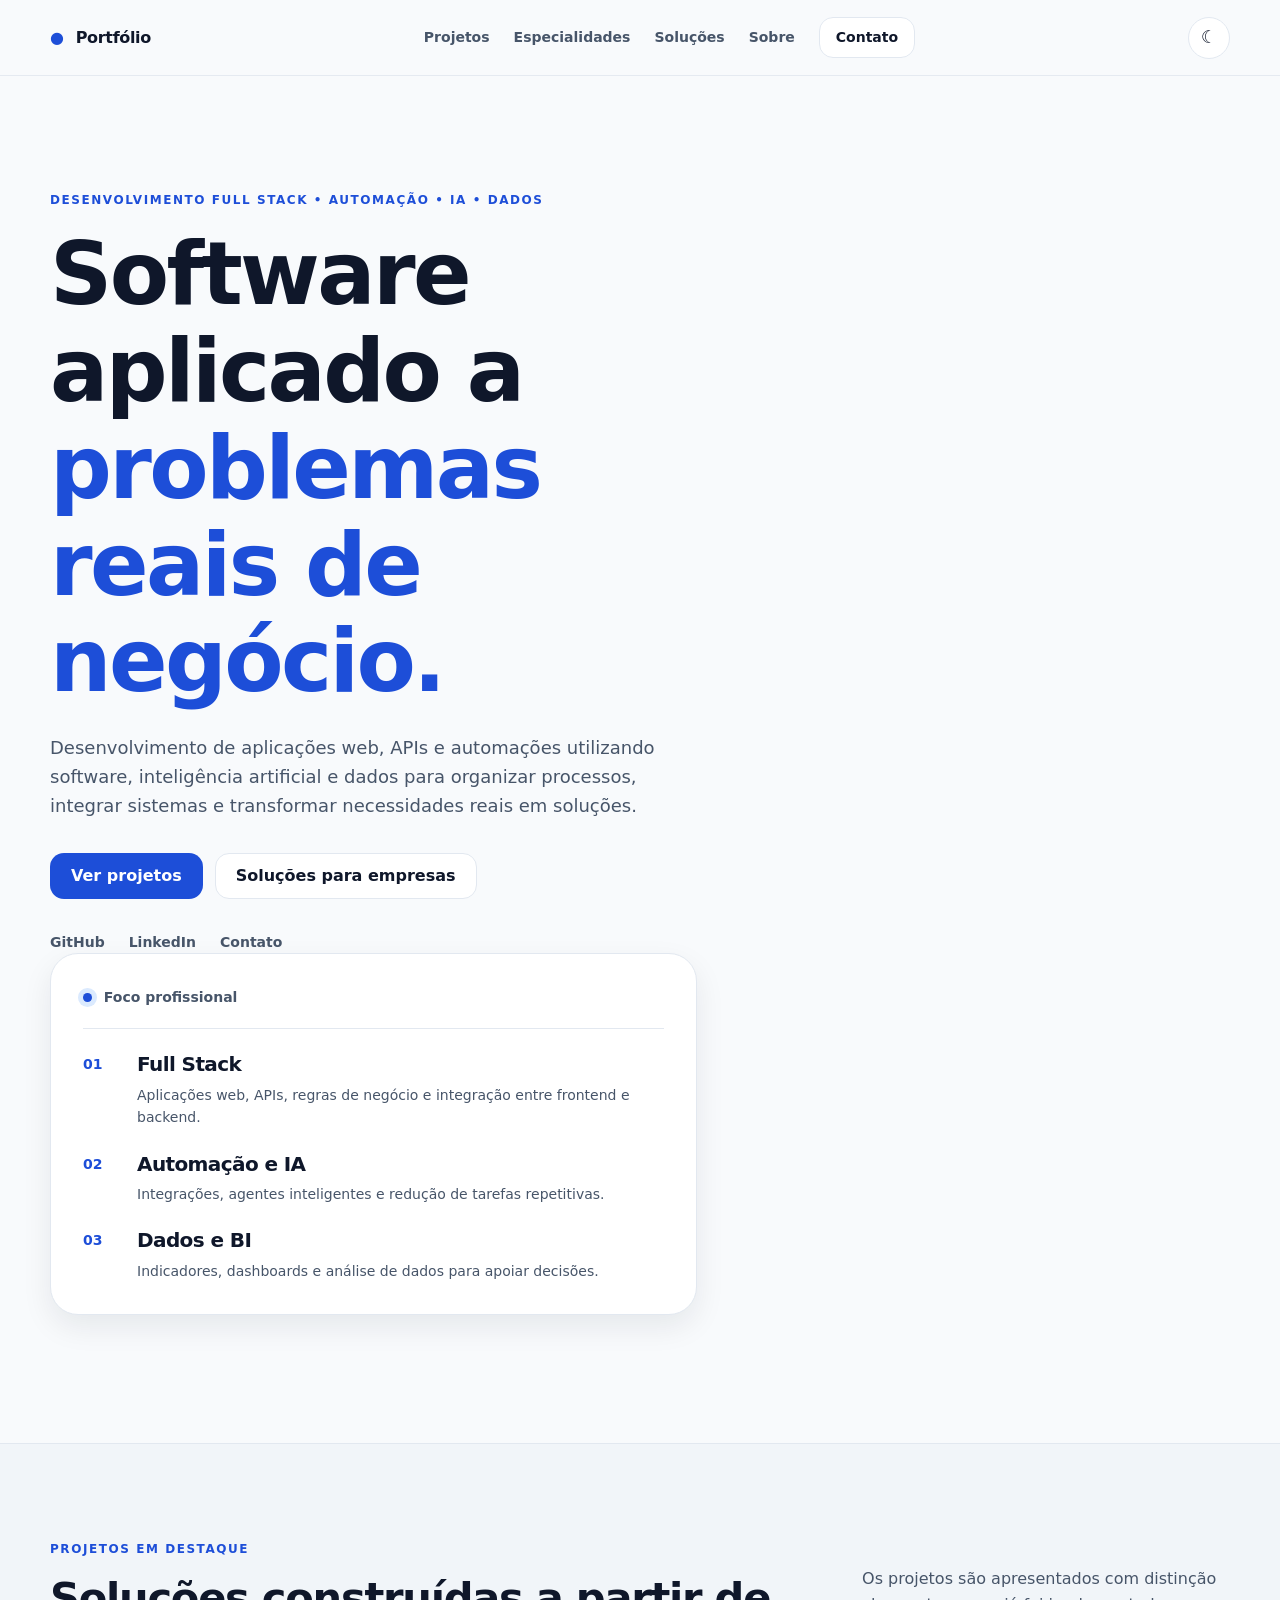
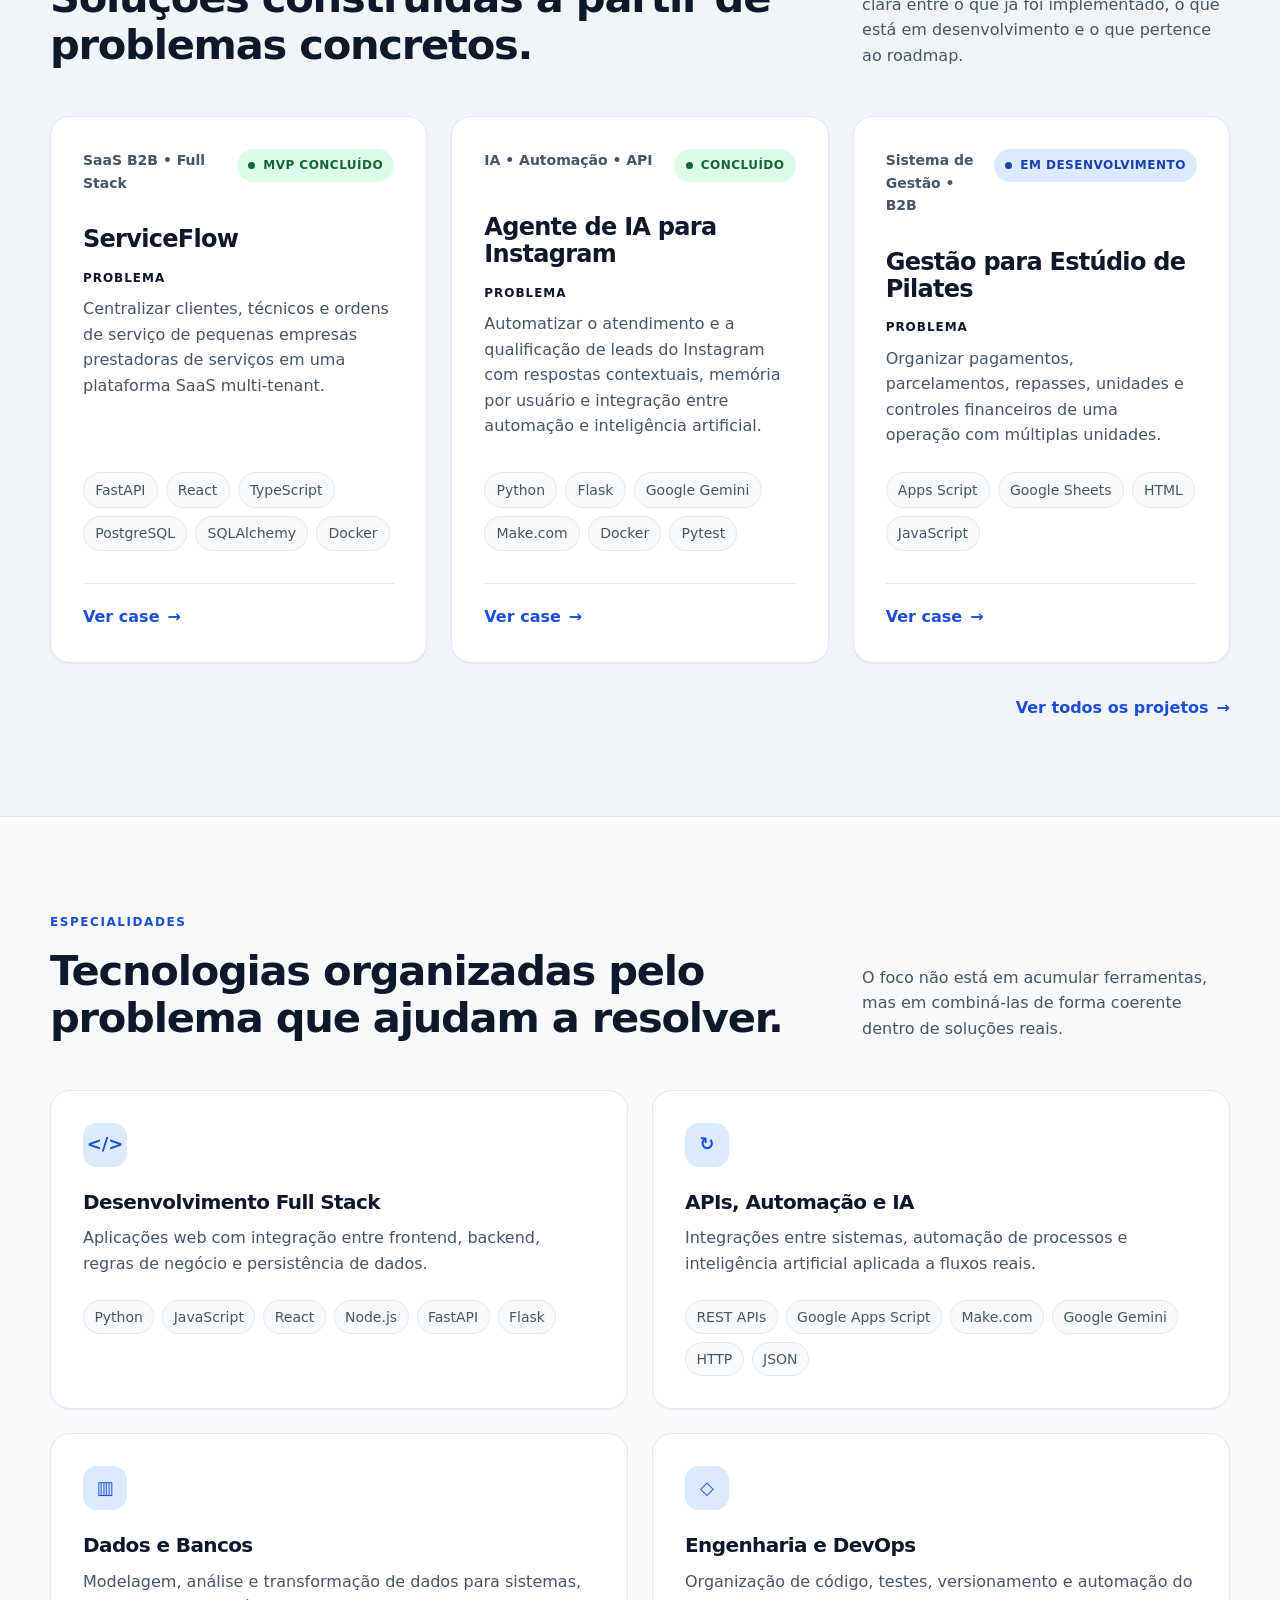
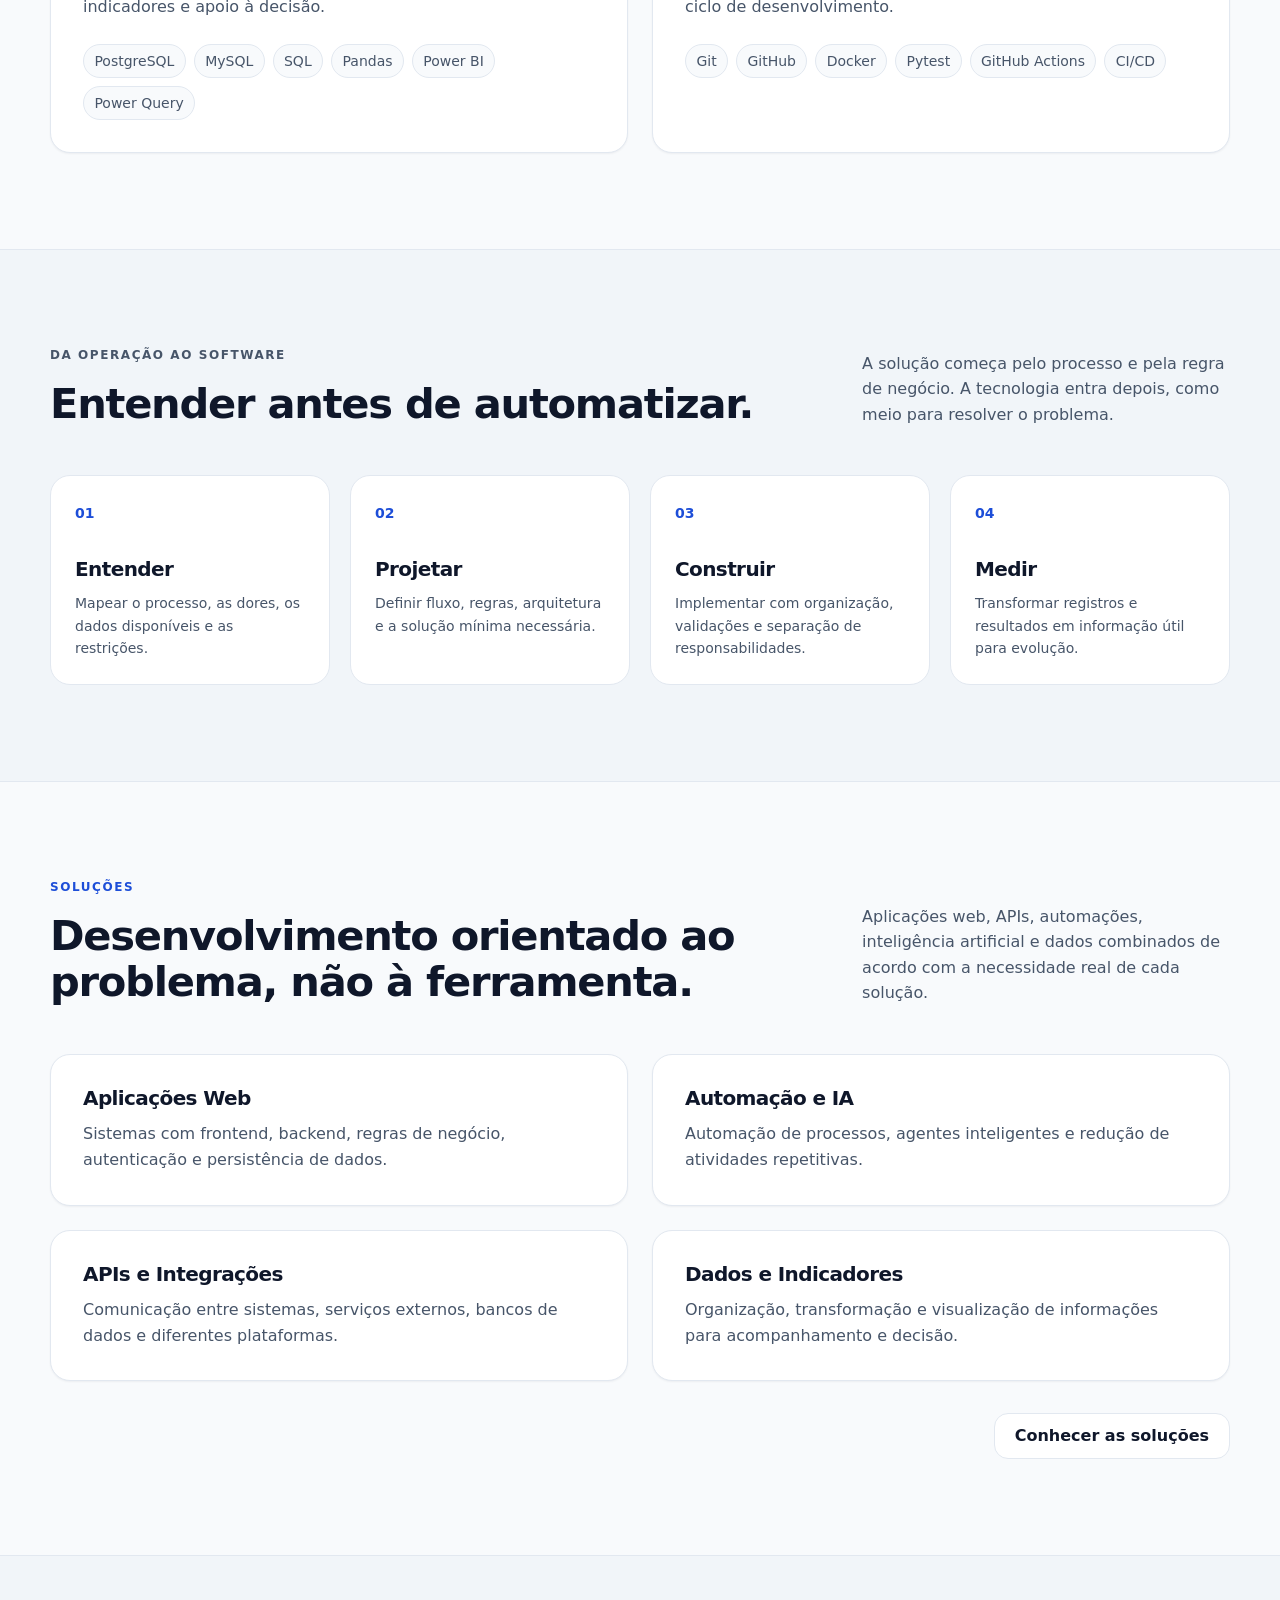
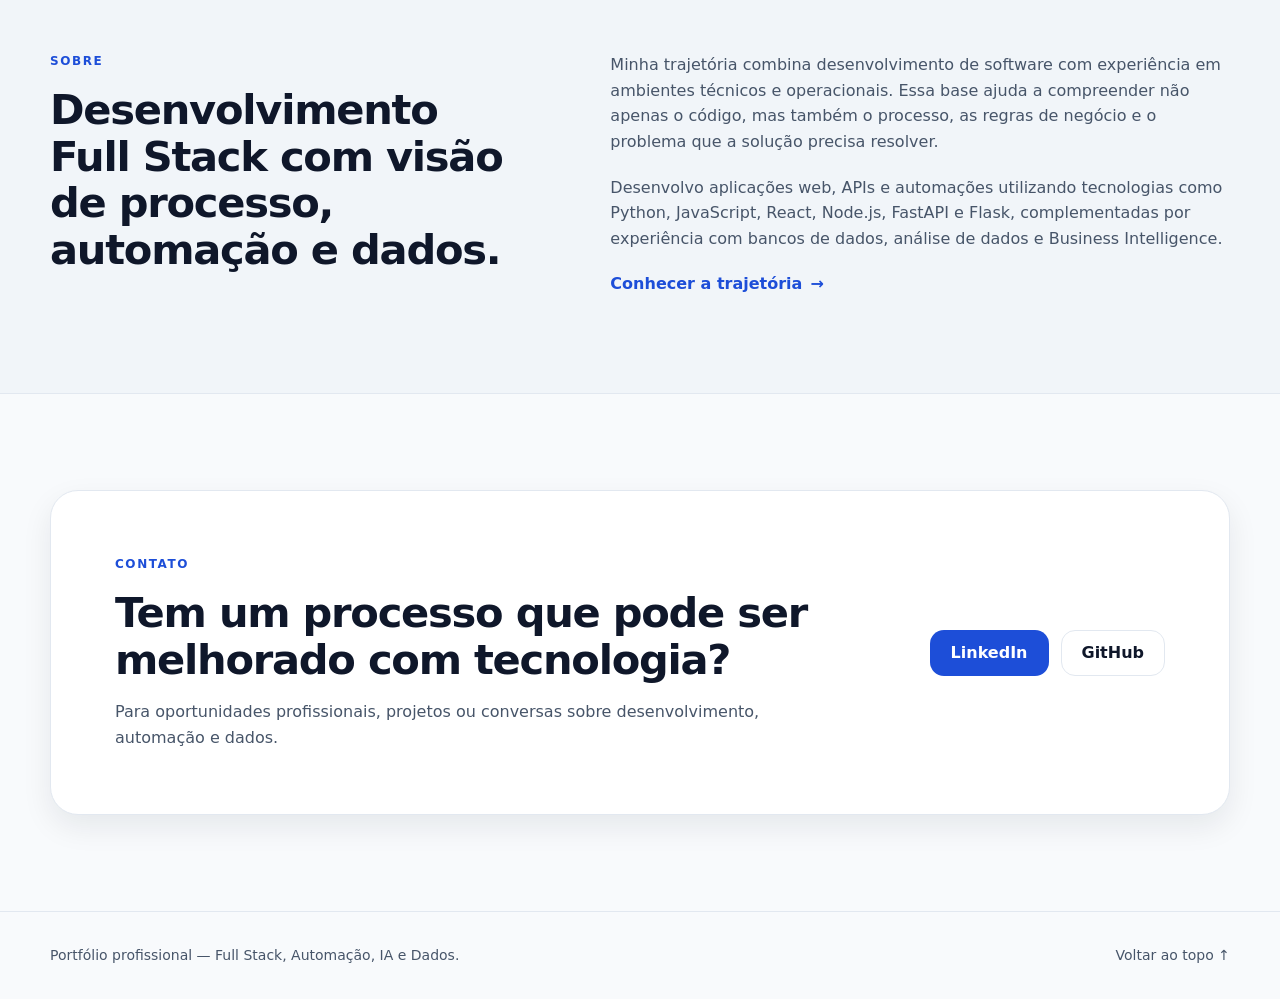
==== commit df7bdda6: "refactor: alinha conteudo final da home" ====
--- a/index.html
+++ b/index.html
@@ -325,47 +325,107 @@
     </section>
 
     <section class="section" id="solucoes">
+
       <div class="container">
+
         <div class="section-heading">
+
           <div>
-            <p class="eyebrow">Soluções para empresas</p>
-            <h2>Tecnologia aplicada a processos que ainda dependem de trabalho manual.</h2>
-          </div>
-
-          <p>
-            Escopo orientado a pequenas operações e empresas que precisam organizar,
-            automatizar ou analisar processos existentes.
-          </p>
-        </div>
+
+            <p class="eyebrow">
+              Soluções
+            </p>
+
+            <h2>
+              Desenvolvimento orientado ao problema,
+              não à ferramenta.
+            </h2>
+
+          </div>
+
+          <p>
+            Aplicações web, APIs, automações, inteligência
+            artificial e dados combinados de acordo com
+            a necessidade real de cada solução.
+          </p>
+
+        </div>
+
 
         <div class="solutions-grid">
+
           <article class="solution-card">
-            <h3>Sistemas de gestão</h3>
-            <p>Controles internos, cadastros, pagamentos, históricos e rotinas operacionais.</p>
-          </article>
+
+            <h3>
+              Aplicações Web
+            </h3>
+
+            <p>
+              Sistemas com frontend, backend,
+              regras de negócio, autenticação
+              e persistência de dados.
+            </p>
+
+          </article>
+
 
           <article class="solution-card">
-            <h3>Automação de processos</h3>
-            <p>Planilhas, registros, notificações, consolidações e tarefas repetitivas.</p>
-          </article>
+
+            <h3>
+              Automação e IA
+            </h3>
+
+            <p>
+              Automação de processos, agentes inteligentes
+              e redução de atividades repetitivas.
+            </p>
+
+          </article>
+
 
           <article class="solution-card">
-            <h3>Integrações</h3>
-            <p>APIs, Google Workspace, bancos de dados e sincronização de informações.</p>
-          </article>
+
+            <h3>
+              APIs e Integrações
+            </h3>
+
+            <p>
+              Comunicação entre sistemas, serviços externos,
+              bancos de dados e diferentes plataformas.
+            </p>
+
+          </article>
+
 
           <article class="solution-card">
-            <h3>Dados e indicadores</h3>
-            <p>Dashboards, relatórios e acompanhamento de indicadores operacionais.</p>
-          </article>
-        </div>
+
+            <h3>
+              Dados e Indicadores
+            </h3>
+
+            <p>
+              Organização, transformação e visualização
+              de informações para acompanhamento e decisão.
+            </p>
+
+          </article>
+
+        </div>
+
 
         <div class="section-actions">
-          <a class="button button-secondary" href="solucoes/index.html">
+
+          <a
+            class="button button-secondary"
+            href="solucoes/index.html"
+          >
             Conhecer as soluções
           </a>
-        </div>
-      </div>
+
+        </div>
+
+      </div>
+
     </section>
 
     <section class="section section-muted" id="sobre">
@@ -455,7 +515,9 @@
 
   <footer class="site-footer">
     <div class="container footer-inner">
-      <p>Portfólio profissional — Sistemas, Automação e Dados.</p>
+      <p>
+        Portfólio profissional — Full Stack, Automação, IA e Dados.
+      </p>
       <a href="#topo">Voltar ao topo ↑</a>
     </div>
   </footer>
